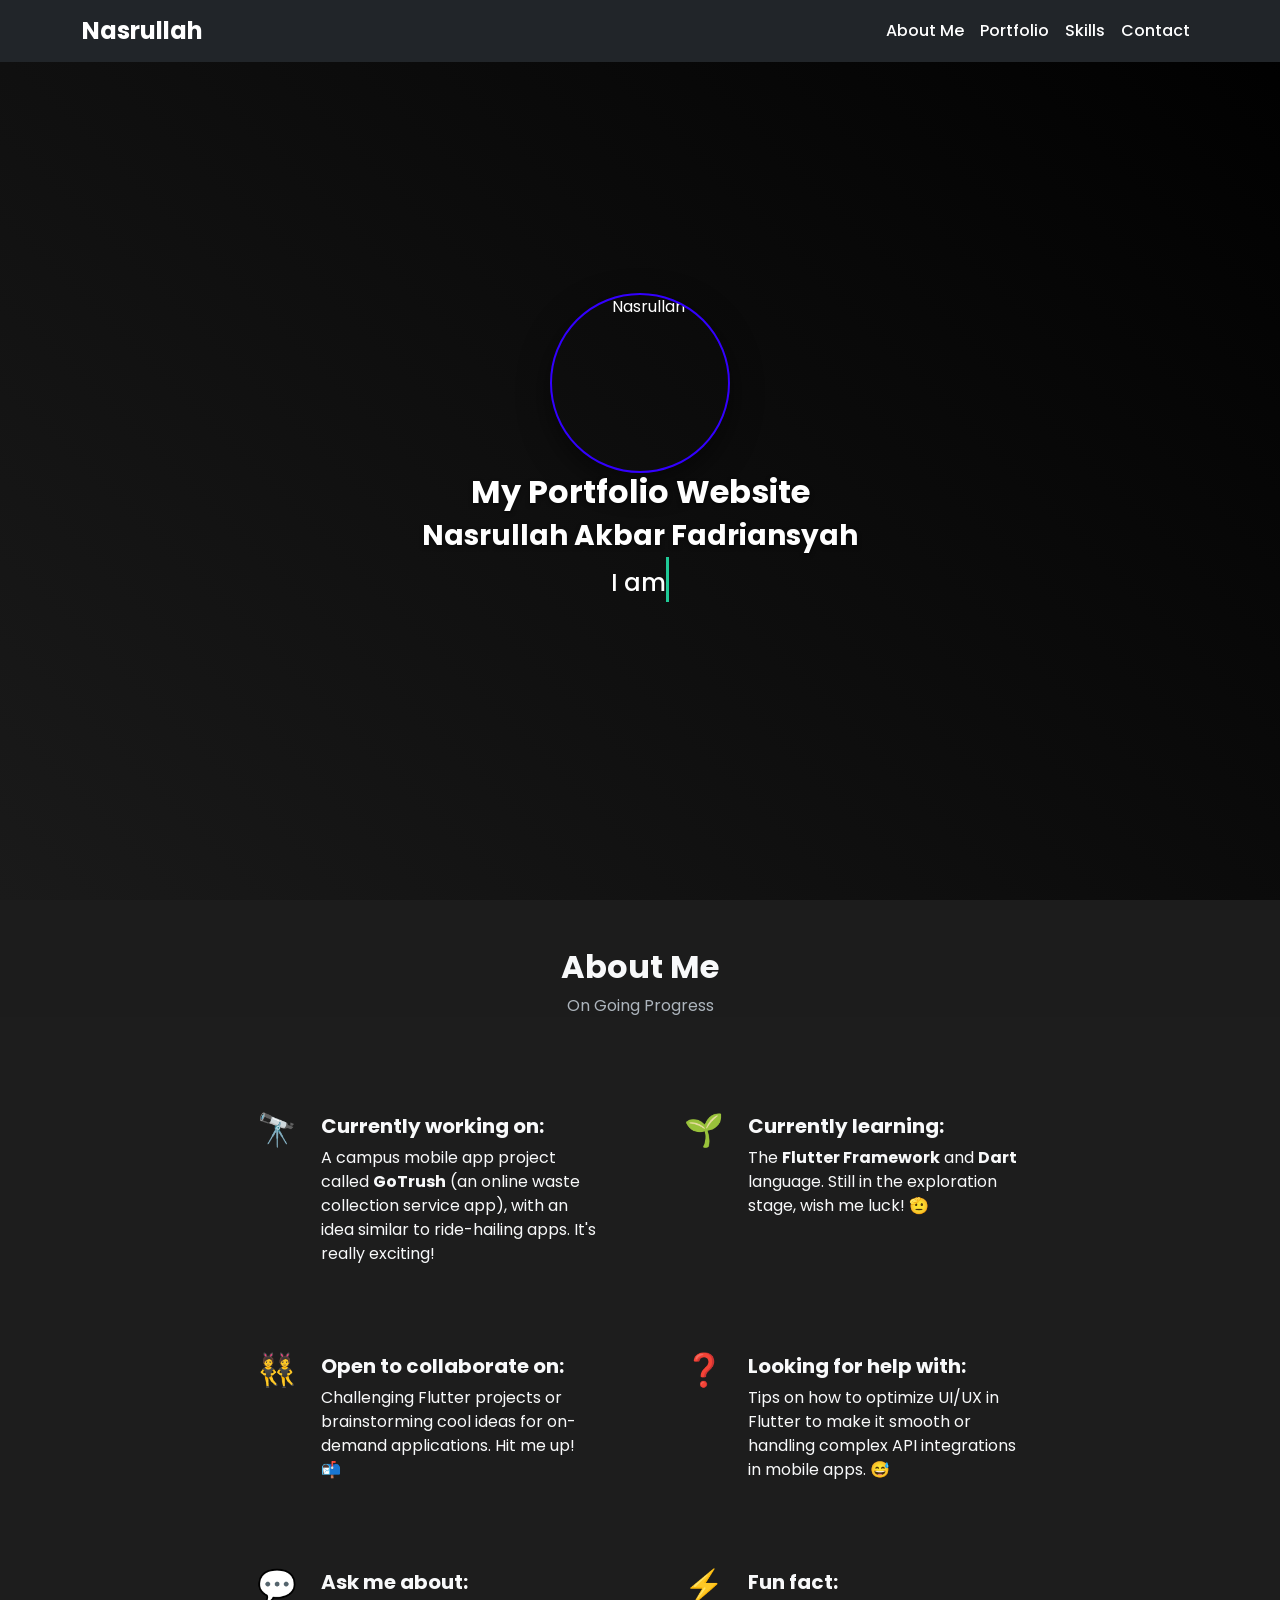
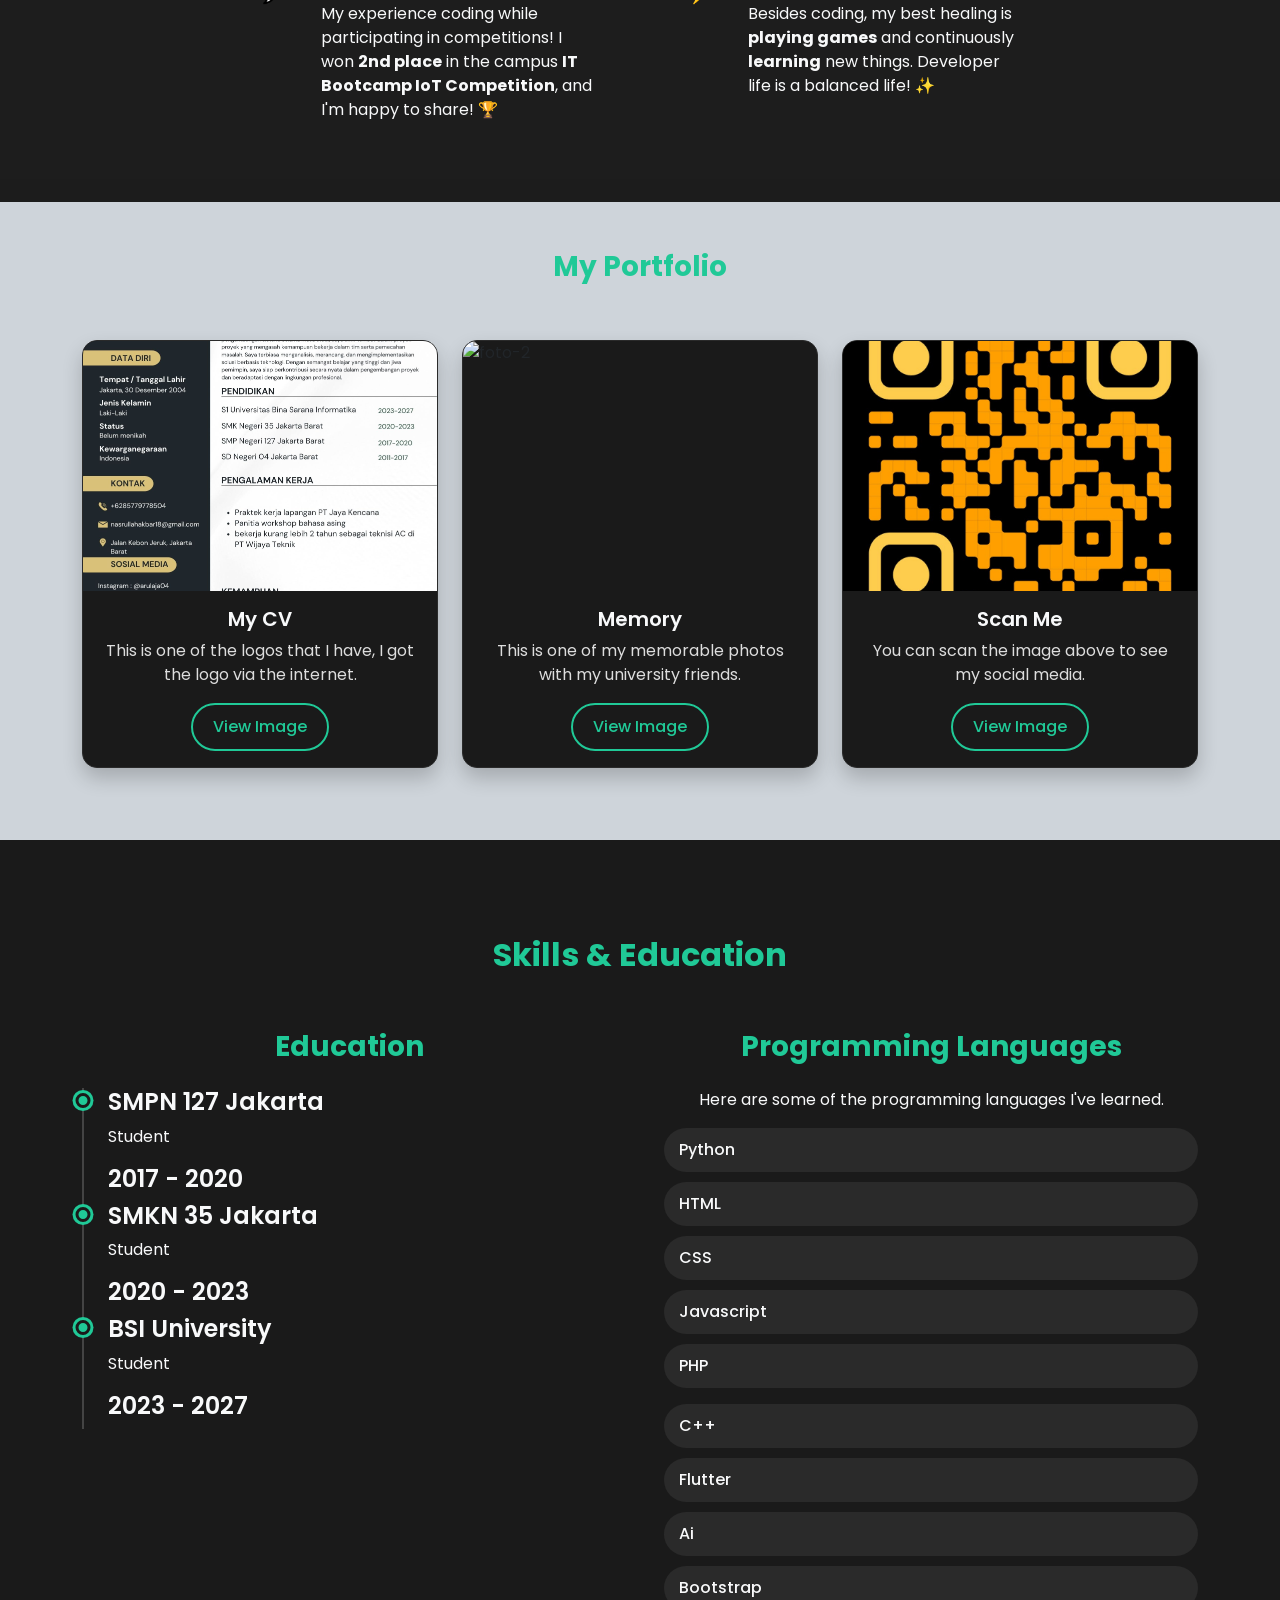
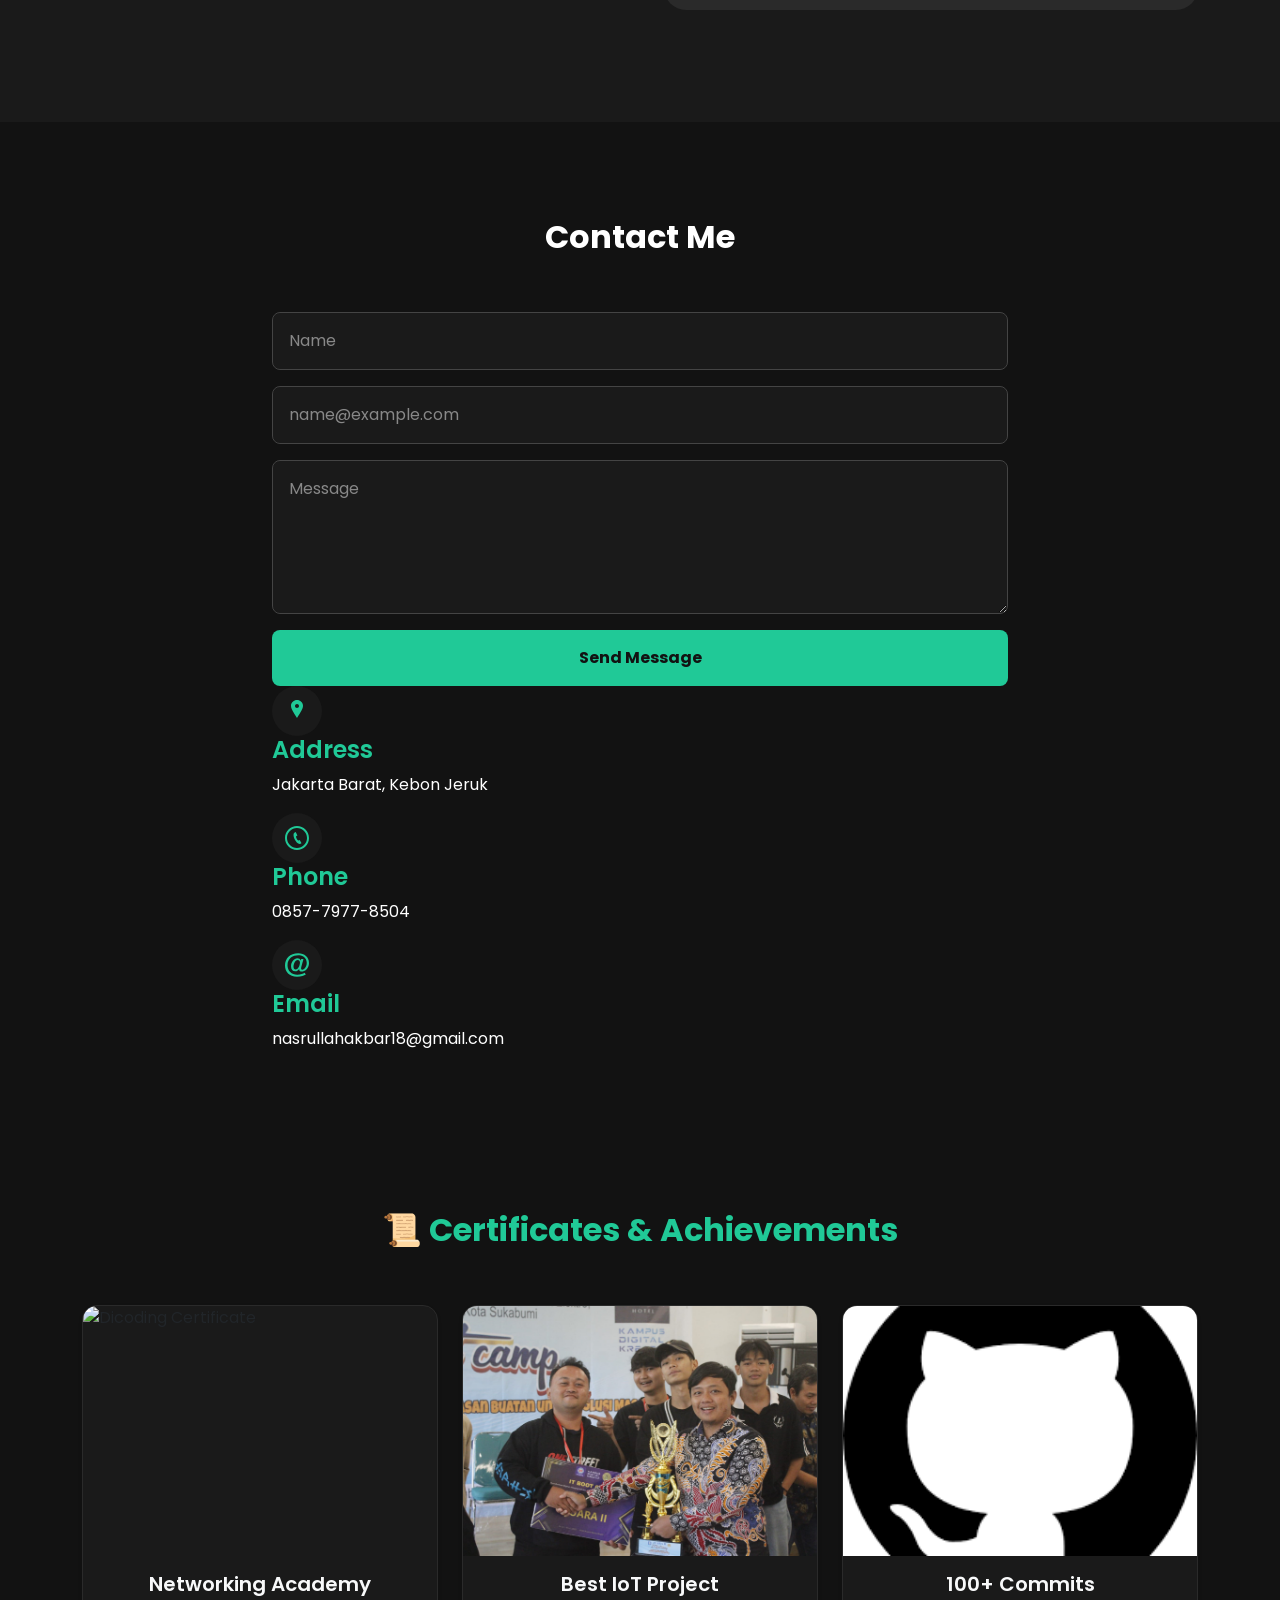
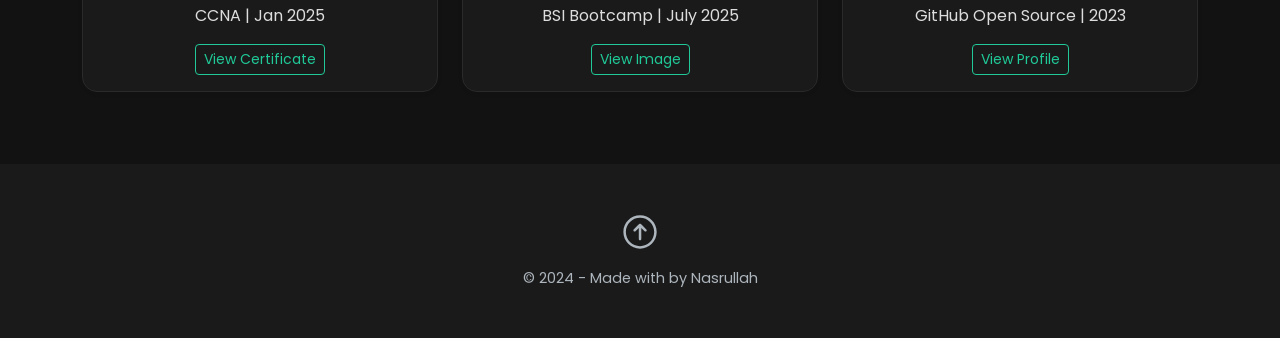
==== index.html @ 337ad996 "update" ====
<!doctype html>
<html lang="en">

<head>
  <meta charset="utf-8">
  <meta name="viewport" content="width=device-width, initial-scale=1.0">
  <title>Portfolio | Nasrullah</title>

  <!-- Google Fonts -->
  <link rel="preconnect" href="https://fonts.googleapis.com">
  <link rel="preconnect" href="https://fonts.gstatic.com" crossorigin>
  <link href="https://fonts.googleapis.com/css2?family=Poppins:wght@400;500;600;700&display=swap" rel="stylesheet">

  <!-- CSS BOOTSTRAP -->
  <link href="https://cdn.jsdelivr.net/npm/bootstrap@5.3.2/dist/css/bootstrap.min.css" rel="stylesheet"
    integrity="sha384-T3c6CoIi6uLrA9TneNEoa7RxnatzjcDSCmG1MXxSR1GAsXEV/Dwwykc2MPK8M2HN" crossorigin="anonymous">

  <!-- MY CSS -->
  <link rel="stylesheet" href="style.css">

  <!-- AOS CSS -->
  <link rel="stylesheet" href="https://unpkg.com/aos@next/dist/aos.css" />
</head>

<body>
  <!-- NAVBAR -->
  <nav class="navbar navbar-expand-lg navbar-dark bg-dark fixed-top" data-aos="fade-down" data-aos-duration="1000">
    <div class="container">
      <a class="navbar-brand" href="hbd.html">Nasrullah</a>
      <button class="navbar-toggler" type="button" data-bs-toggle="collapse" data-bs-target="#navbarNavAltMarkup"
        aria-controls="navbarNavAltMarkup" aria-expanded="false" aria-label="Toggle navigation">
        <span class="navbar-toggler-icon"></span>
      </button>

      <div class="collapse navbar-collapse" id="navbarNavAltMarkup">
        <ul class="navbar-nav ms-auto">
          <li class="nav-item">
            <a class="nav-link" href="#about">About Me</a>
          </li>
          <li class="nav-item">
            <a class="nav-link" href="#portfolio">Portfolio</a>
          </li>
          <li class="nav-item">
            <a class="nav-link" href="#skills">Skills</a>
          </li>
          <li class="nav-item">
            <a class="nav-link" href="#contact">Contact</a>
          </li>
        </ul>
      </div>
    </div>
  </nav>
  <!-- NAVBAR END -->

  <!-- profile -->
  <section id="home" class="jumbotron text-center">
    <img src="img/myfoto.jpg" alt="Nasrullah" width="200" class="rounded-circle" data-aos="fade-down"
      data-aos-duration="1000" data-tilt>
    <div class="wrap" data-aos="fade-up" data-aos-delay="200" data-aos-duration="1000">
      <div class="typing">
        <h1 class="display-3 welcome fs-2 fs-md-1">
          My Portfolio Website
        </h1>
        <h1 class="arul fs-3 fs-md-2">
          Nasrullah Akbar Fadriansyah
        </h1>
        <h1 class="text text-center" data-aos="fade-up" data-aos-duration="1000" data-aos-delay="400"
          style="font-size: 1.5rem; color: white;">I am <span id="typing-text"></span></h1>
      </div>
    </div>
  </section>
  <!-- profile end -->

  <!-- ABOUT ME -->
  <section id="about" class="py-5">
    <div class="container">
      <div class="row text-center mb-5">
        <div class="col" data-aos="fade-up" data-aos-duration="1000">
          <h2 class="fw-bold">About Me</h2>
          <p class="text-muted">On Going Progress</p>
        </div>
      </div>
      <div class="row justify-content-center">
        <div class="col-lg-9" data-aos="fade-up" data-aos-duration="1000" data-aos-delay="200">
          <div class="about-grid">
            <div class="about-item">
              <div class="about-emoji">🔭</div>
              <div class="about-text">
                <h5>Currently working on:</h5>
                <p>A campus mobile app project called <strong>GoTrush</strong> (an online waste collection service app),
                  with an idea similar to ride-hailing apps. It's really exciting!</p>
              </div>
            </div>
            <div class="about-item">
              <div class="about-emoji">🌱</div>
              <div class="about-text">
                <h5>Currently learning:</h5>
                <p>The <strong>Flutter Framework</strong> and <strong>Dart</strong> language. Still in the exploration
                  stage, wish me luck! 🫡</p>
              </div>
            </div>
            <div class="about-item">
              <div class="about-emoji">👯</div>
              <div class="about-text">
                <h5>Open to collaborate on:</h5>
                <p>Challenging Flutter projects or brainstorming cool ideas for on-demand applications. <em>Hit me
                    up!</em>
                  📬</p>
              </div>
            </div>
            <div class="about-item">
              <div class="about-emoji">❓</div>
              <div class="about-text">
                <h5>Looking for help with:</h5>
                <p>Tips on how to optimize UI/UX in Flutter to make it smooth or handling complex API integrations in
                  mobile apps. 😅</p>
              </div>
            </div>
            <div class="about-item">
              <div class="about-emoji">💬</div>
              <div class="about-text">
                <h5>Ask me about:</h5>
                <p>My experience coding while participating in competitions! I won <strong>2nd place</strong> in the
                  campus <strong>IT Bootcamp IoT Competition</strong>, and I'm happy to share! 🏆</p>
              </div>
            </div>
            <div class="about-item">
              <div class="about-emoji">⚡</div>
              <div class="about-text">
                <h5>Fun fact:</h5>
                <p>Besides coding, my best healing is <strong>playing games</strong> and continuously
                  <strong>learning</strong>
                  new things. <em>Developer life is a balanced life!</em> ✨
                </p>
              </div>
            </div>
          </div>
        </div>
      </div>
    </div>
  </section>
  <!-- AKHIR ABOUT ME -->

  <!-- PORTOFOLIO -->
  <section id="portfolio" class="py-5 bg-dark-subtle">
    <div class="container">
      <div class="row text-center mb-5">
        <div class="col" data-aos="fade-up" data-aos-duration="1000">
          <h3>My Portfolio</h3>
        </div>
      </div>
      <div class="row justify-content-center">

        <!-- CARD 1 -->
        <div class="col-md-4 mb-4" data-aos="fade-up" data-aos-duration="1000" data-tilt>
          <div class="card">
            <img src="img/cvnasrullah.jpg" class="card-img-top" alt="foto-1">
            <div class="card-body text-center">
              <h5 class="card-title">My CV</h5>
              <p class="card-text">This is one of the logos that I have, I got the logo via the internet.</p>
              <a href="img/cvnasrullah.jpg" class="button_portfolio" target="_blank">View Image</a>
            </div>
          </div>
        </div>

        <!-- CARD 2 -->
        <div class="col-md-4 mb-4" data-aos="fade-up" data-aos-duration="1000" data-aos-delay="200" data-tilt>
          <div class="card">
            <img src="img/foto-2.jpg" class="card-img-top" alt="foto-2">
            <div class="card-body text-center">
              <h5 class="card-title">Memory</h5>
              <p class="card-text">This is one of my memorable photos with my university friends.</p>
              <a href="img/foto-2.jpg" class="button_portfolio" target="_blank">View Image</a>
            </div>
          </div>
        </div>

        <!-- CARD 3 -->
        <div class="col-md-4 mb-4" data-aos="fade-up" data-aos-duration="1000" data-aos-delay="400" data-tilt>
          <div class="card">
            <img src="img/foto-3.jpeg" class="card-img-top" alt="foto-3">
            <div class="card-body text-center">
              <h5 class="card-title">Scan Me</h5>
              <p class="card-text">You can scan the image above to see my social media.</p>
              <a href="img/foto-3.jpeg" class="button_portfolio" target="_blank">View Image</a>
            </div>
          </div>
        </div>
      </div>
    </div>
  </section>
  <!-- AKHIR PORTFOLIO -->

  <!-- SKILLS -->
  <section id="skills">
    <div class="container">
      <div class="row text-center mb-5">
        <div class="col" data-aos="fade-up" data-aos-duration="1000">
          <h2 class="fw-bold">Skills & Education</h2>
        </div>
      </div>
      <div class="skills-grid">
        <div class="skills-left" data-aos="fade-right" data-aos-duration="1000">
          <h3 class="mb-4 text-center">Education</h3>
          <!-- BELAJAR 1 -->
          <div class="belajar">
            <div class="line">
              <div></div>
            </div>
            <div class="belajar-info">
              <h4 class="belajar-title">SMPN 127 Jakarta</h4>
              <p>Student</p>
              <h4 class="belajar-tahun">2017 - 2020</h4>
            </div>
          </div>
          <!-- END BELAJAR 1 -->

          <!-- BELAJAR 2 -->
          <div class="belajar">
            <div class="line">
              <div></div>
            </div>
            <div class="belajar-info">
              <h4 class="belajar-title">SMKN 35 Jakarta</h4>
              <p>Student</p>
              <h4 class="belajar-tahun">2020 - 2023</h4>
            </div>
          </div>
          <!-- END BELAJAR 2 -->

          <!-- BELAJAR 3 -->
          <div class="belajar">
            <div class="line">
              <div></div>
            </div>
            <div class="belajar-info">
              <h4 class="belajar-title">BSI University</h4>
              <p>Student</p>
              <h4 class="belajar-tahun">2023 - 2027</h4>
            </div>
          </div>
          <!-- END BELAJAR 3 -->
        </div>
        <div class="skills-right" data-aos="fade-left" data-aos-duration="1000" data-aos-delay="200">
          <h3 class="mb-4 text-center">Programming Languages</h3>
          <p class="text-center">Here are some of the programming languages I've learned.</p>
          <div class="skills-list">
            <ul>
              <li>Python</li>
              <li>HTML</li>
              <li>CSS</li>
              <li>Javascript</li>
              <li>PHP</li>
            </ul>

            <ul>
              <li>C++</li>
              <li>Flutter</li>
              <li>Ai</li>
              <li>Bootstrap</li>
            </ul>
          </div>
        </div>
      </div>
    </div>
  </section>
  <!-- END SKILLS -->

  <!-- CONTACT -->
  <section id="contact">
    <div class="container">
      <div class="row text-center mb-5">
        <div class="col" data-aos="fade-up" data-aos-duration="1000">
          <h2 class="fw-bold text-white">Contact Me</h2>
        </div>
      </div>
      <div class="row justify-content-center">
        <div class="col-lg-8">
          <div class="contact-main-container">
            <div class="contact-left" data-aos="fade-right" data-aos-duration="1000">
              <form id="contact-form" class="contact-form">
                <div class="mb-3">
                  <input type="text" class="form-control" placeholder="Name" id="name" name="name" required>
                </div>
                <div class="mb-3">
                  <input type="email" class="form-control" placeholder="name@example.com" id="email" name="email"
                    required>
                </div>
                <div class="mb-3">
                  <textarea name="message" class="form-control" id="message" placeholder="Message" rows="5"
                    required></textarea>
                </div>
                <div>
                  <button type="submit" class="btn-submit">Send Message</button>
                </div>
              </form>
            </div>
            <div class="contact-right" data-aos="fade-left" data-aos-duration="1000" data-aos-delay="200">
              <!-- CONTACT ITEM 1 -->
              <div class="contact-item">
                <div class="contact-item-icon">
                  <svg xmlns="http://www.w3.org/2000/svg" width="24" height="24" viewBox="0 0 24 24">
                    <path
                      d="M12 1c-3.148 0-6 2.553-6 5.702 0 3.148 2.602 6.907 6 12.298 3.398-5.391 6-9.15 6-12.298 0-3.149-2.851-5.702-6-5.702zm0 8c-1.105 0-2-.895-2-2s.895-2 2-2 2 .895 2 2-.895 2-2 2z" />
                  </svg>
                </div>
                <div class="contact-item-detail">
                  <h4>Address</h4>
                  <p>Jakarta Barat, Kebon Jeruk</p>
                </div>
              </div>
              <!-- END CONTACT ITEM 1 -->
              <!-- CONTACT ITEM 2 -->
              <div class="contact-item">
                <div class="contact-item-icon">
                  <svg xmlns="http://www.w3.org/2000/svg" width="24" height="24" viewBox="0 0 24 24">
                    <path
                      d="M12 2c5.514 0 10 4.486 10 10s-4.486 10-10 10-10-4.486-10-10 4.486-10 10-10zm0-2c-6.627 0-12 5.373-12 12s5.373 12 12 12 12-5.373 12-12-5.373-12-12-12zm4.5 17.311l-1.76-3.397-1.032.505c-1.12.543-3.4-3.91-2.305-4.497l1.042-.513-1.747-3.409-1.053.52c-3.601 1.877 2.117 12.991 5.8 11.308l1.055-.517z" />
                  </svg>
                </div>
                <div class="contact-item-detail">
                  <h4>Phone</h4>
                  <p>0857-7977-8504</p>
                </div>
              </div>
              <!-- END CONTACT ITEM 2 -->
              <!-- CONTACT ITEM 3 -->
              <div class="contact-item">
                <div class="contact-item-icon">
                  <svg xmlns="http://www.w3.org/2000/svg" width="24" height="24" viewBox="0 0 24 24">
                    <path
                      d="M12.042 23.648c-7.813 0-12.042-4.876-12.042-11.171 0-6.727 4.762-12.125 13.276-12.125 6.214 0 10.724 4.038 10.724 9.601 0 8.712-10.33 11.012-9.812 6.042-.71 1.108-1.854 2.354-4.053 2.354-2.516 0-4.08-1.842-4.08-4.807 0-4.444 2.921-8.199 6.379-8.199 1.659 0 2.8.876 3.277 2.221l.464-1.632h2.338c-.244.832-2.321 8.527-2.321 8.527-.648 2.666 1.35 2.713 3.122 1.297 3.329-2.58 3.501-9.327-.998-12.141-4.821-2.891-15.795-1.102-15.795 8.693 0 5.611 3.95 9.381 9.829 9.381 3.436 0 5.542-.93 7.295-1.948l1.177 1.698c-1.711.966-4.461 2.209-8.78 2.209zm-2.344-14.305c-.715 1.34-1.177 3.076-1.177 4.424 0 3.61 3.522 3.633 5.252.239.712-1.394 1.171-3.171 1.171-4.529 0-2.917-3.495-3.434-5.246-.134z" />
                  </svg>
                </div>
                <div class="contact-item-detail">
                  <h4>Email</h4>
                  <p>nasrullahakbar18@gmail.com</p>
                </div>
              </div>
              <!-- END CONTACT ITEM 3 -->
            </div>
          </div>
        </div>
      </div>
    </div>
  </section>
  <!-- AKHIR CONTACT -->

  <!-- CERTIFICATES -->
  <section id="certificates" class="py-5">
    <div class="container">
      <div class="row text-center mb-5">
        <div class="col" data-aos="fade-up" data-aos-duration="1000">
          <h2 class="fw-bold">📜 Certificates & Achievements</h2>
        </div>
      </div>
      <div class="row">

        <!-- Card 1 -->
        <div class="col-md-4 mb-4" data-aos="fade-up" data-aos-duration="1000">
          <div class="card shadow-sm h-100">
            <img src="img/foto-1.jpg" class="card-img-top" alt="Dicoding Certificate">
            <div class="card-body text-center">
              <h5 class="card-title">Networking Academy</h5>
              <p class="card-text">CCNA | Jan 2025</p>
              <a href="sertifikat/nasrullah_CCNA_cisco.pdf" target="_blank" class="btn btn-outline-primary btn-sm">View
                Certificate</a>
            </div>
          </div>
        </div>

        <!-- Card 2 -->
        <div class="col-md-4 mb-4" data-aos="fade-up" data-aos-duration="1000" data-aos-delay="200">
          <div class="card shadow-sm h-100">
            <img src="img/bootcamp.jpg" class="card-img-top" alt="ESP32 Project Award">
            <div class="card-body text-center">
              <h5 class="card-title">Best IoT Project</h5>
              <p class="card-text">BSI Bootcamp | July 2025</p>
              <a href="img/bootcamp.jpg" target="_blank" class="btn btn-outline-primary btn-sm">View Image</a>
            </div>
          </div>
        </div>

        <!-- Card 3 -->
        <div class="col-md-4 mb-4" data-aos="fade-up" data-aos-duration="1000" data-aos-delay="400">
          <div class="card shadow-sm h-100">
            <img src="img/github.png" class="card-img-top" alt="GitHub Contribution Badge">
            <div class="card-body text-center">
              <h5 class="card-title">100+ Commits</h5>
              <p class="card-text">GitHub Open Source | 2023</p>
              <a href="https://github.com/Nasrullah-Akbar-Fadriansyah" target="_blank"
                class="btn btn-outline-primary btn-sm">View
                Profile</a>
            </div>
          </div>
        </div>

      </div>
    </div>
  </section>
  <!-- END CERTIFICATES -->

  <!-- FOOTER -->
  <footer>
    <div class="footer-icons">
      <a href="#home">
        <svg xmlns="http://www.w3.org/2000/svg" width="40" height="40" viewBox="0 0 24 24">
          <path
            d="m2.019 11.993c0 5.518 4.48 9.998 9.998 9.998 5.517 0 9.997-4.48 9.997-9.998s-4.48-9.998-9.997-9.998c-5.518 0-9.998 4.48-9.998 9.998zm1.5 0c0-4.69 3.808-8.498 8.498-8.498s8.497 3.808 8.497 8.498-3.807 8.498-8.497 8.498-8.498-3.808-8.498-8.498zm4.715-1.528s1.505-1.502 3.259-3.255c.147-.146.338-.219.53-.219s.384.073.53.219c1.754 1.753 3.259 3.254 3.259 3.254.145.145.217.336.216.527 0 .191-.074.383-.22.53-.293.293-.766.294-1.057.004l-1.978-1.978v6.694c0 .413-.336.75-.75.75s-.75-.337-.75-.75v-6.694l-1.978 1.979c-.29.289-.762.286-1.055-.007-.147-.146-.22-.338-.221-.53-.001-.19.071-.38.215-.524z"
            fill-rule="nonzero" />
        </svg>
      </a>
    </div>
    <p>&#169; 2024 - Made with by Nasrullah</p>
  </footer>
  <!-- END FOOTER -->

  <!-- BOOTSTRAP JAVASCRIPT -->
  <script src="https://cdn.jsdelivr.net/npm/bootstrap@5.3.2/dist/js/bootstrap.bundle.min.js"
    integrity="sha384-C6RzsynM9kWDrMNeT87bh95OGNyZPhcTNXj1NW7RuBCsyN/o0jlpcV8Qyq46cDfL"
    crossorigin="anonymous"></script>

  <!-- UMD.JAVASCRIPT -->
  <script src="https://unpkg.com/typeit@8.7.1/dist/index.umd.js"></script>

  <!-- JAVASCRIPT -->
  <script src="fungsi.js"></script>

  <!-- AOS JAVASCRIPT -->
  <script src="https://unpkg.com/aos@next/dist/aos.js"></script>
  <script>
    AOS.init({
      once: true, // whether animation should happen only once - while scrolling down
      mirror: false, // whether elements should animate out while scrolling past them
    });
  </script>

  <script type="text/javascript" src="vanilla-tilt.min.js"></script>
  <!-- SweetAlert2 CDN -->
  <script src="https://cdn.jsdelivr.net/npm/sweetalert2@11"></script>

  <script>
    // Navbar scroll effect
    window.addEventListener('scroll', function () {
      const navbar = document.querySelector('.navbar');
      if (window.scrollY > 50) {
        navbar.classList.add('scrolled');
      } else {
        navbar.classList.remove('scrolled');
      }
    });


    const scriptURL = 'https://script.google.com/macros/s/AKfycbxOw0_xC2TRWAw4tpBNKbzZ84cMJ-G6aSgZFHAB6lR6s11Y2H4hSs-JNEoeMb9A5okQ/exec'; // Ganti dengan URL Web App kamu
    const form = document.getElementById('contact-form');

    form.addEventListener('submit', e => {
      e.preventDefault(); // Mencegah reload
      const submitButton = form.querySelector('.btn-submit');
      submitButton.disabled = true;
      submitButton.innerHTML = 'Sending...';

      fetch(scriptURL, {
        method: 'POST',
        body: new FormData(form)
      })
        .then(response => {
          Swal.fire({
            icon: 'success',
            title: 'Success!',
            text: 'Your message has been sent successfully.',
          });
          form.reset();
          submitButton.disabled = false;
          submitButton.innerHTML = 'Send Message';
        })
        .catch(error => {
          Swal.fire({
            icon: 'error',
            title: 'Oops...',
            text: 'Something went wrong! Please try again.',
          });
          console.error('Error!', error.message);
          submitButton.disabled = false;
          submitButton.innerHTML = 'Send Message';
        });
    });
  </script>


</body>

</html>
---- style.css ----
html {
  scroll-behavior: smooth;
  overflow-x: hidden;
  width: 100%;
}

/* General */
body {
  overflow-x: hidden;
  width: 100%;
  font-family: "Poppins", sans-serif;
  background-color: #121212;
  color: #f8f9fa;
}

img,
svg {
  max-width: 100%;
  height: auto;
}

/* Navbar */
.navbar {
  transition: background-color 0.5s ease;
  background-color: transparent;
  overflow-x: clip;
}

.navbar.scrolled {
  background-color: rgba(26, 26, 26, 0.8); /* Semi-transparent dark */
  backdrop-filter: blur(10px);
  box-shadow: 0 2px 10px rgba(0, 0, 0, 0.2);
}

.navbar-brand {
  font-weight: 700;
  font-size: 1.5rem;
  color: #fff;
}

.nav-link {
  font-weight: 500;
  color: #fff !important;
  transition: color 0.3s ease;
}

.nav-link:hover,
.navbar-brand:hover {
  color: #20c997 !important; /* New Teal accent */
}

.navbar-collapse {
  max-width: 100%;
  overflow-x: hidden;
}

/* Jumbotron */
.jumbotron {
  padding: 8rem 2rem;
  background: linear-gradient(45deg, #1a1a1a, #000000); /* Dark gradient */
  color: white;
  height: 100vh;
  display: flex;
  flex-direction: column;
  justify-content: center;
  align-items: center;
}

.jumbotron img {
  width: 180px;
  height: 180px;
  object-fit: cover;
  border: 2px solid #3300ff; /* New Purple accent */
  box-shadow: 0 10px 30px rgba(0, 0, 0, 0.5);
}

.jumbotron .display-3,
.jumbotron .arul {
  font-weight: 700;
  text-shadow: 0 2px 4px rgba(0, 0, 0, 0.5);
}

#typing-text {
  font-size: 2rem;
  color: #20c997;
  font-weight: 500;
  border-right: 0.1em solid #20c997;
  overflow: hidden;
  margin: 0 auto;
  /* display: inline-block;
  word-break: break-word; */
  animation:
    typing 3.5s steps(40, end),
    blink-caret 0.75s step-end infinite;
}

/* Typing Animation Keyframes */
@keyframes typing {
  from {
    width: 0;
  }

  to {
    width: 100%;
  }
}

@keyframes blink-caret {
  from,
  to {
    border-color: transparent;
  }

  50% {
    border-color: #20c997;
  }
}

/* Sections */
section {
  padding: 6rem 0;
}

.text-muted {
  color: #adb5bd !important; /* Softer secondary text */
}

h2.fw-bold,
h3 {
  font-weight: 700 !important;
  color: #20c997; /* New Teal accent */
}

#about {
  background-color: #2e2e2e63;
}

#about h2 {
  color: var(--primary-text-color);
}

.about-grid {
  display: grid;
  grid-template-columns: repeat(auto-fit, minmax(280px, 1fr));
  gap: 1.5rem;
}

.about-item {
  background-color: var(--card-bg-color);
  border-radius: 15px;
  padding: 2rem;
  display: flex;
  align-items: flex-start;
  gap: 1.5rem;
  transition:
    transform 0.3s ease,
    box-shadow 0.3s ease;
  border: 1px solid var(--border-color);
}

.about-item:hover {
  transform: translateY(-5px);
  box-shadow: 0 10px 20px rgba(0, 0, 0, 0.2);
}

.about-emoji {
  font-size: 2rem;
  line-height: 1;
}

.about-text h5 {
  font-weight: bold;
  color: var(--primary-text-color);
  margin-bottom: 0.5rem;
}

.about-text p {
  margin-bottom: 0;
  color: var(--secondary-text-color);
}

.about-text p strong {
  color: var(--accent-color-1);
}

.about-text p em {
  color: var(--accent-color-2);
  font-style: normal;
}

/* Portfolio Section */
#portfolio {
  padding-top: 6rem;
  background-color: #121212;
}

/* Portfolio Card */
.card {
  border: 1px solid #2a2a2a;
  border-radius: 15px;
  overflow: hidden;
  background-color: #1a1a1a;
  box-shadow: 0 10px 20px rgba(0, 0, 0, 0.2);
  transition:
    transform 0.3s ease,
    box-shadow 0.3s ease;
}

.card:hover {
  transform: translateY(-10px);
  box-shadow: 0 15px 30px rgba(0, 0, 0, 0.3);
  border-color: #9d84ff;
}

.card-img-top {
  height: 250px;
  object-fit: cover;
}

.card-title {
  color: #f8f9fa;
  font-weight: 600;
}

.card-text {
  color: #dddddd;
}

.button_portfolio {
  display: inline-block;
  padding: 10px 20px;
  background-color: transparent;
  color: #20c997;
  border: 2px solid #20c997;
  border-radius: 50px;
  text-decoration: none;
  font-weight: 500;
  transition:
    background-color 0.3s ease,
    color 0.3s ease,
    transform 0.3s ease;
}

.button_portfolio:hover {
  background-color: #20c997;
  color: #121212;
  transform: translateY(-2px);
}

/* Skills Section */
#skills {
  background-color: #1a1a1a;
}

.skills-grid {
  display: grid;
  grid-template-columns: repeat(auto-fit, minmax(300px, 1fr));
  gap: 3rem;
  align-items: start;
}

.belajar {
  display: flex;
  gap: 1.5rem;
  position: relative;
}

.belajar .line {
  width: 2px;
  background-color: #444;
  position: relative;
}

.belajar .line div::before {
  content: "";
  width: 15px;
  height: 15px;
  background-color: #20c997;
  border-radius: 50%;
  position: absolute;
  left: 50%;
  transform: translateX(-50%);
  top: 5px;
  border: 3px solid #1a1a1a;
  box-shadow: 0 0 0 3px #20c997;
}

.belajar-info h4 {
  font-weight: 600;
  color: #f8f9fa;
}

.skills-list ul {
  list-style: none;
  padding: 0;
}

.skills-list li {
  background-color: #2a2a2a;
  color: #f8f9fa;
  padding: 10px 15px;
  border-radius: 50px;
  margin-bottom: 10px;
  font-weight: 500;
  transition: background-color 0.3s ease;
}

.skills-list li:hover {
  background-color: #9d84ff;
  color: white;
}

/* Contact Section */
#contact {
  background: #121212;
  color: white;
}

.contact-form input,
.contact-form textarea {
  background-color: #1a1a1a;
  border: 1px solid #444;
  color: white;
  border-radius: 8px;
  padding: 1rem;
}

.contact-form input::placeholder,
.contact-form textarea::placeholder {
  color: #888;
}

.contact-form input:focus,
.contact-form textarea:focus {
  background-color: #2a2a2a;
  outline: none;
  border-color: #20c997;
}

.btn-submit {
  width: 100%;
  padding: 1rem;
  background-color: #20c997;
  color: #121212;
  border: none;
  border-radius: 8px;
  font-weight: 700;
  cursor: pointer;
  transition: background-color 0.3s ease;
}

.btn-submit:hover {
  background-color: #9d84ff;
  color: #fff;
}

.contact-item-icon {
  background-color: #1a1a1a;
  width: 50px;
  height: 50px;
  border-radius: 50%;
  display: flex;
  justify-content: center;
  align-items: center;
}

.contact-item-icon svg {
  fill: #20c997;
  width: 24px;
  height: 24px;
}

.contact-item-detail h4 {
  color: #20c997;
  font-weight: 600;
}

/* Certificates Section */
#certificates {
  background-color: #121212;
}

#certificates .card {
  background-color: #1a1a1a;
}

.btn-outline-primary {
  color: #20c997;
  border-color: #20c997;
}

.btn-outline-primary:hover {
  color: #121212;
  background-color: #20c997;
  border-color: #20c997;
}

/* Footer */
footer {
  background-color: #1a1a1a;
  color: #adb5bd;
  padding: 3rem 0;
  text-align: center;
}

.footer-icons {
  margin-bottom: 1rem;
}

.footer-icons a svg {
  fill: #adb5bd;
  transition: fill 0.3s ease;
}

.footer-icons a svg:hover {
  fill: #20c997;
}

footer p {
  margin: 0;
  font-size: 0.9rem;
}

/* Responsive */
@media (max-width: 992px) {
  .about-item {
    flex-direction: column;
    align-items: center;
    text-align: center;
  }

  .about-emoji {
    margin-bottom: 1rem;
  }
}

@media (max-width: 768px) {
  .navbar-brand {
    font-size: 1.25rem;
  }

  .jumbotron {
    padding: 6rem 1rem;
    height: auto;
    min-height: 100vh;
  }

  .jumbotron img {
    width: 150px;
    height: 150px;
  }

  .jumbotron .display-3,
  .jumbotron .arul {
    font-size: 2.5rem;
  }

  #typing-text {
    font-size: 1.5rem;
    min-height: 2.5rem; /* Prevent layout shift */
  }

  section {
    padding: 4rem 0;
  }

  h2.fw-bold {
    font-size: 2rem;
  }

  .skills-grid {
    grid-template-columns: 1fr;
  }

  .belajar {
    gap: 1rem;
  }

  .contact-item {
    margin-bottom: 2rem;
  }

  footer {
    padding: 2rem 0;
  }
}

@media (max-width: 576px) {
  .jumbotron {
    padding: 5rem 1rem;
    text-align: center;
  }

  .jumbotron .display-3,
  .jumbotron .arul {
    font-size: 1.5rem !important;
    line-height: 1.2;
    word-wrap: break-word;
  }

  #typing-text {
    font-size: 1.5rem;
  }

  .about-item {
    padding: 1.5rem;
  }

  .card-body {
    padding: 1.5rem;
  }

  .contact-form {
    padding: 1.5rem;
  }
}
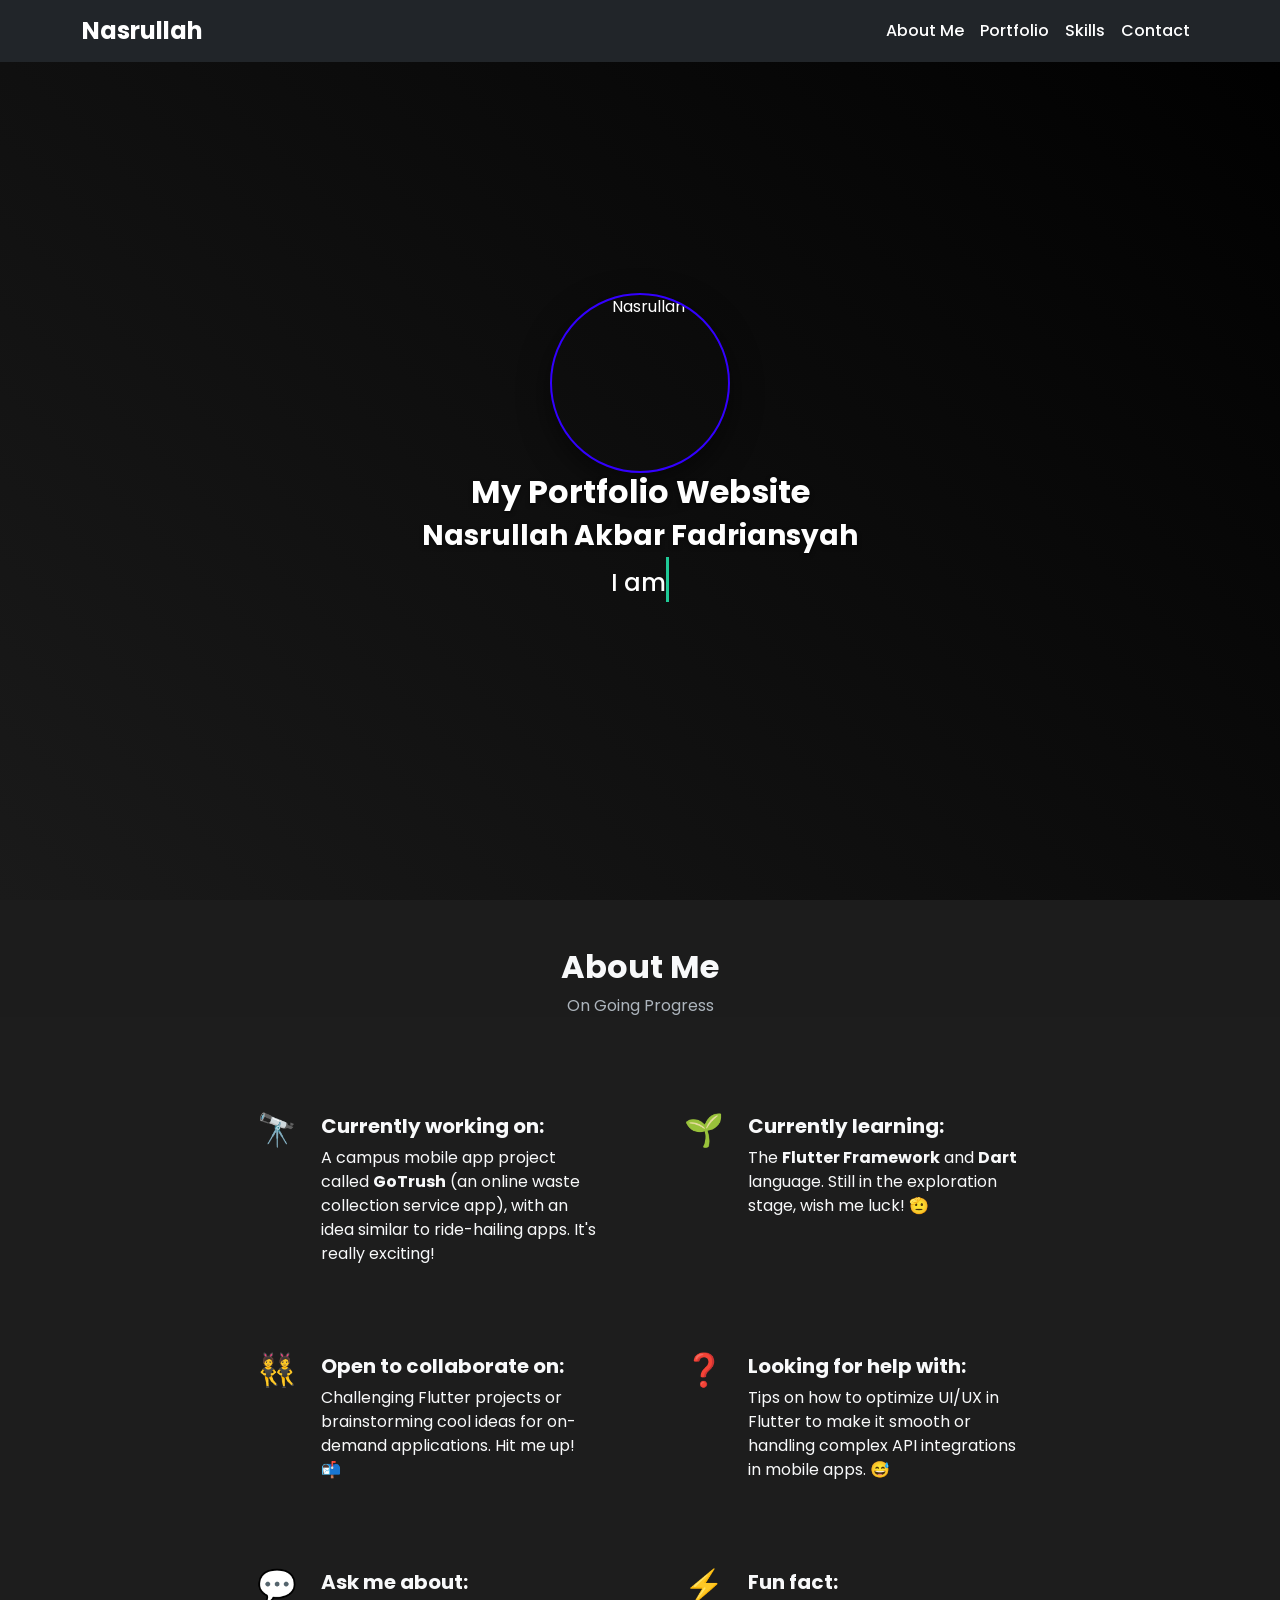
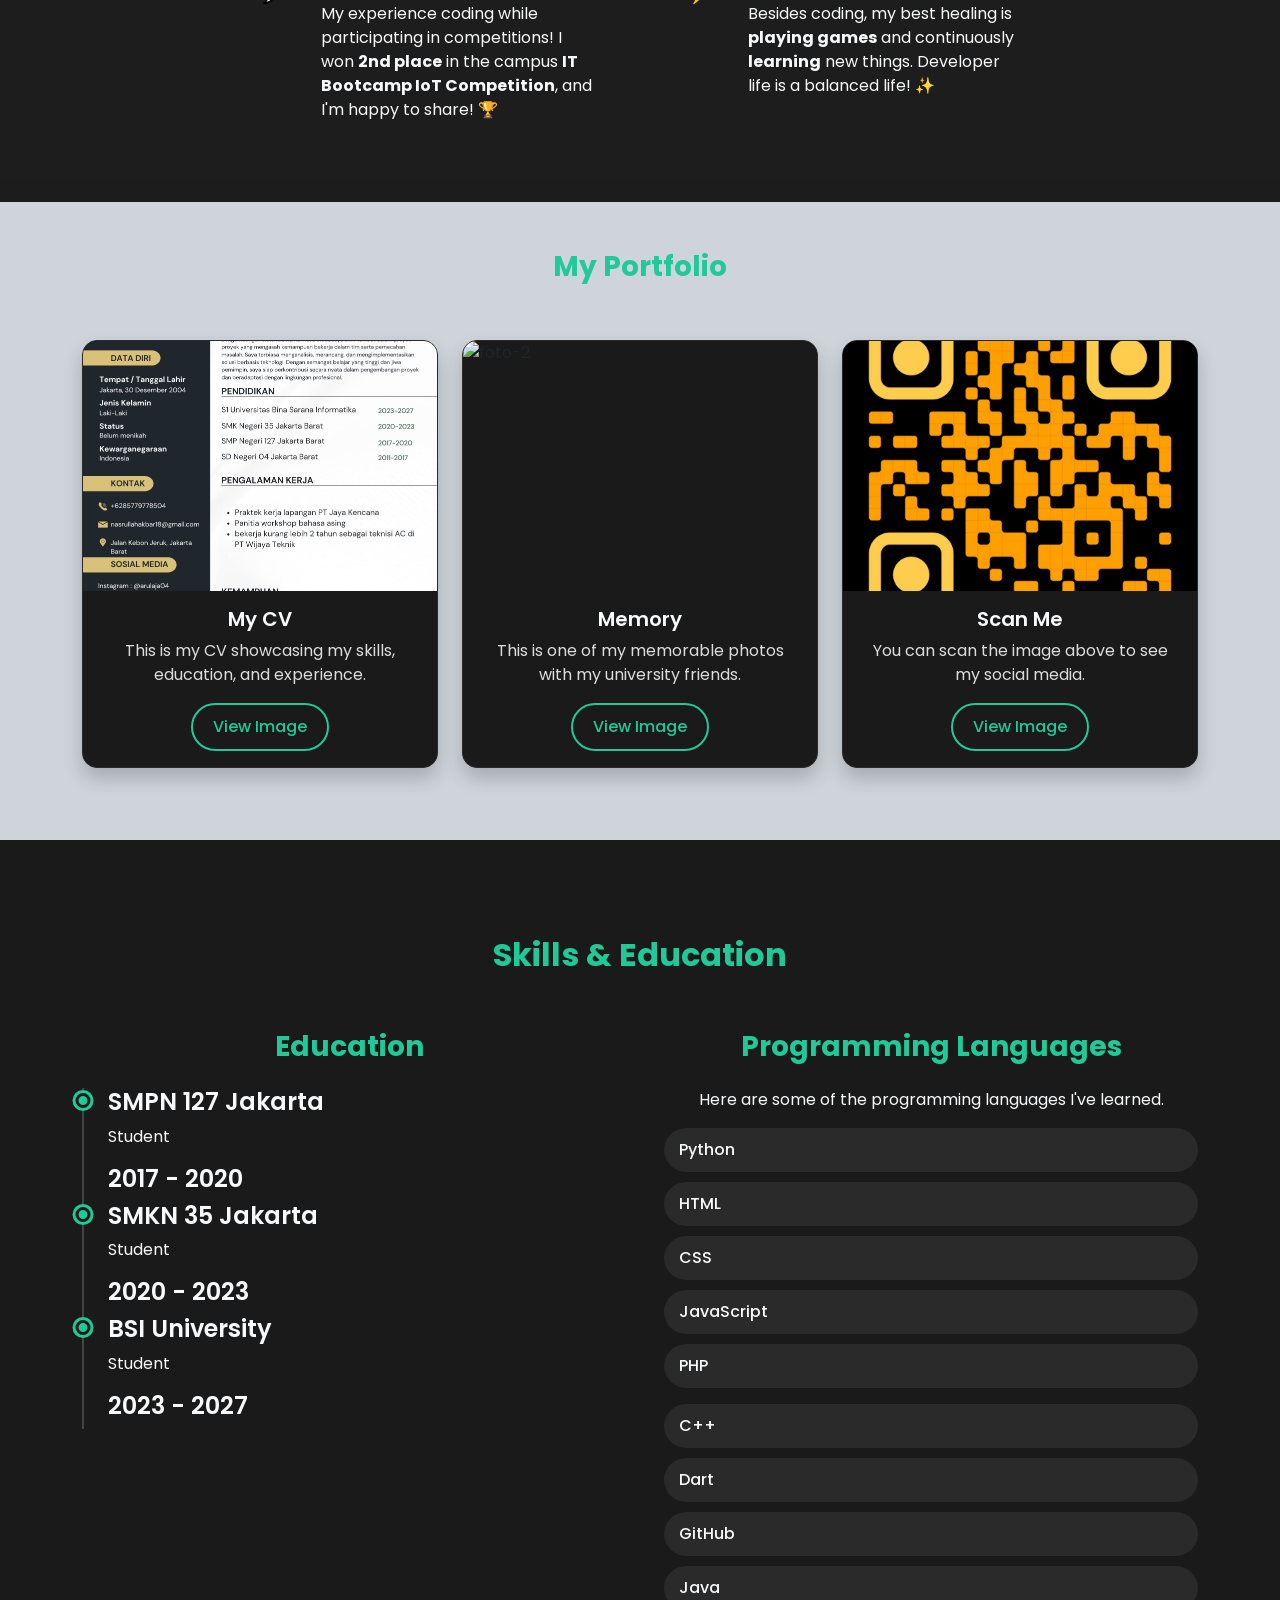
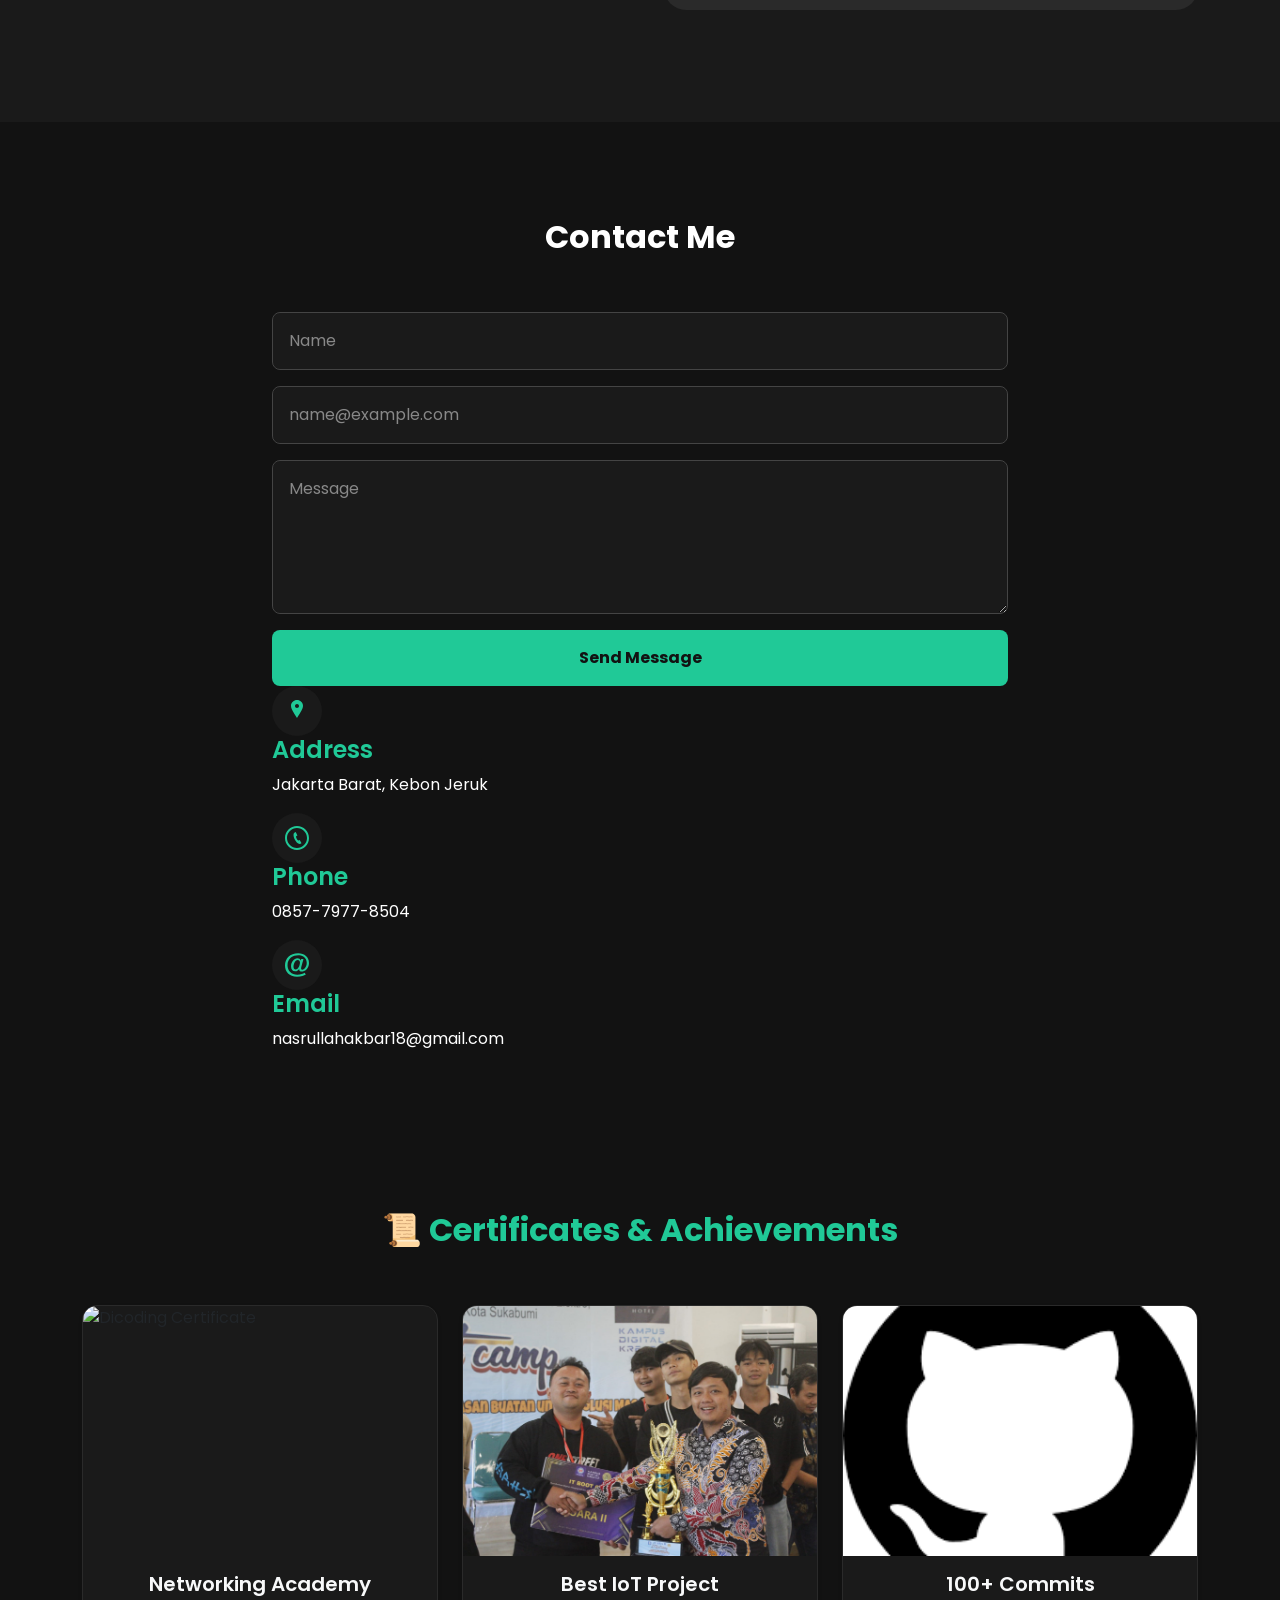
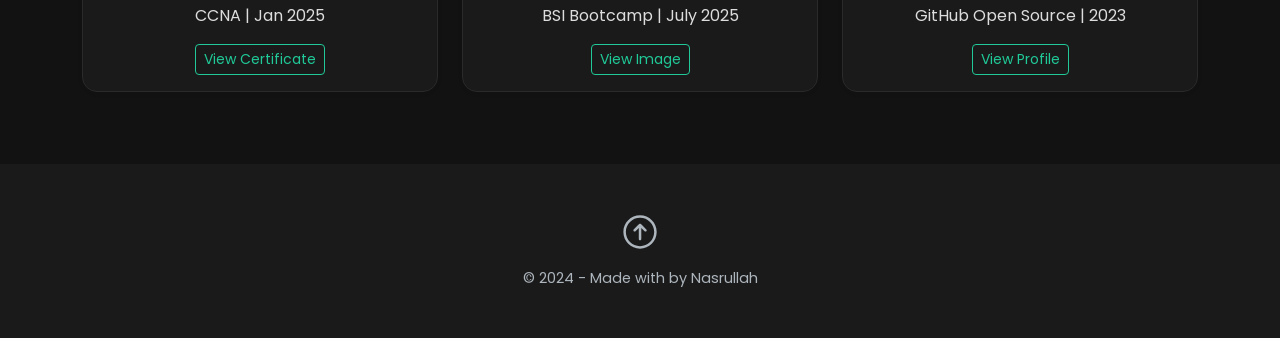
==== commit 2ff94943: "update" ====
--- a/index.html
+++ b/index.html
@@ -157,7 +157,7 @@
             <img src="img/cvnasrullah.jpg" class="card-img-top" alt="foto-1">
             <div class="card-body text-center">
               <h5 class="card-title">My CV</h5>
-              <p class="card-text">This is one of the logos that I have, I got the logo via the internet.</p>
+              <p class="card-text">This is my CV showcasing my skills, education, and experience.</p>
               <a href="img/cvnasrullah.jpg" class="button_portfolio" target="_blank">View Image</a>
             </div>
           </div>
@@ -246,18 +246,18 @@
           <p class="text-center">Here are some of the programming languages I've learned.</p>
           <div class="skills-list">
             <ul>
-              <li>Python</li>
-              <li>HTML</li>
-              <li>CSS</li>
-              <li>Javascript</li>
-              <li>PHP</li>
+              <li><a href="https://docs.python.org/3/" target="_blank" rel="noopener">Python</a></li>
+              <li><a href="https://developer.mozilla.org/docs/Web/HTML" target="_blank" rel="noopener">HTML</a></li>
+              <li><a href="https://developer.mozilla.org/docs/Web/CSS" target="_blank" rel="noopener">CSS</a></li>
+              <li><a href="https://developer.mozilla.org/docs/Web/JavaScript" target="_blank"
+                  rel="noopener">JavaScript</a></li>
+              <li><a href="https://www.php.net/manual/en/" target="_blank" rel="noopener">PHP</a></li>
             </ul>
-
             <ul>
-              <li>C++</li>
-              <li>Flutter</li>
-              <li>Ai</li>
-              <li>Bootstrap</li>
+              <li><a href="https://en.cppreference.com/w/" target="_blank" rel="noopener">C++</a></li>
+              <li><a href="https://dart.dev/guides" target="_blank" rel="noopener">Dart</a></li>
+              <li><a href="https://docs.github.com/" target="_blank" rel="noopener">GitHub</a></li>
+              <li><a href="https://docs.oracle.com/javase/" target="_blank" rel="noopener">Java</a></li>
             </ul>
           </div>
         </div>
--- a/style.css
+++ b/style.css
@@ -294,6 +294,20 @@
   list-style: none;
   padding: 0;
 }
+.skills-list a {
+  text-decoration: none;
+  color: inherit;
+}
+
+.skills-list a:hover {
+  text-decoration: none;
+  color: inherit;
+}
+
+.skills-list a:focus-visible {
+  outline: 2px solid #0d6efd;
+  outline-offset: 2px;
+}
 
 .skills-list li {
   background-color: #2a2a2a;
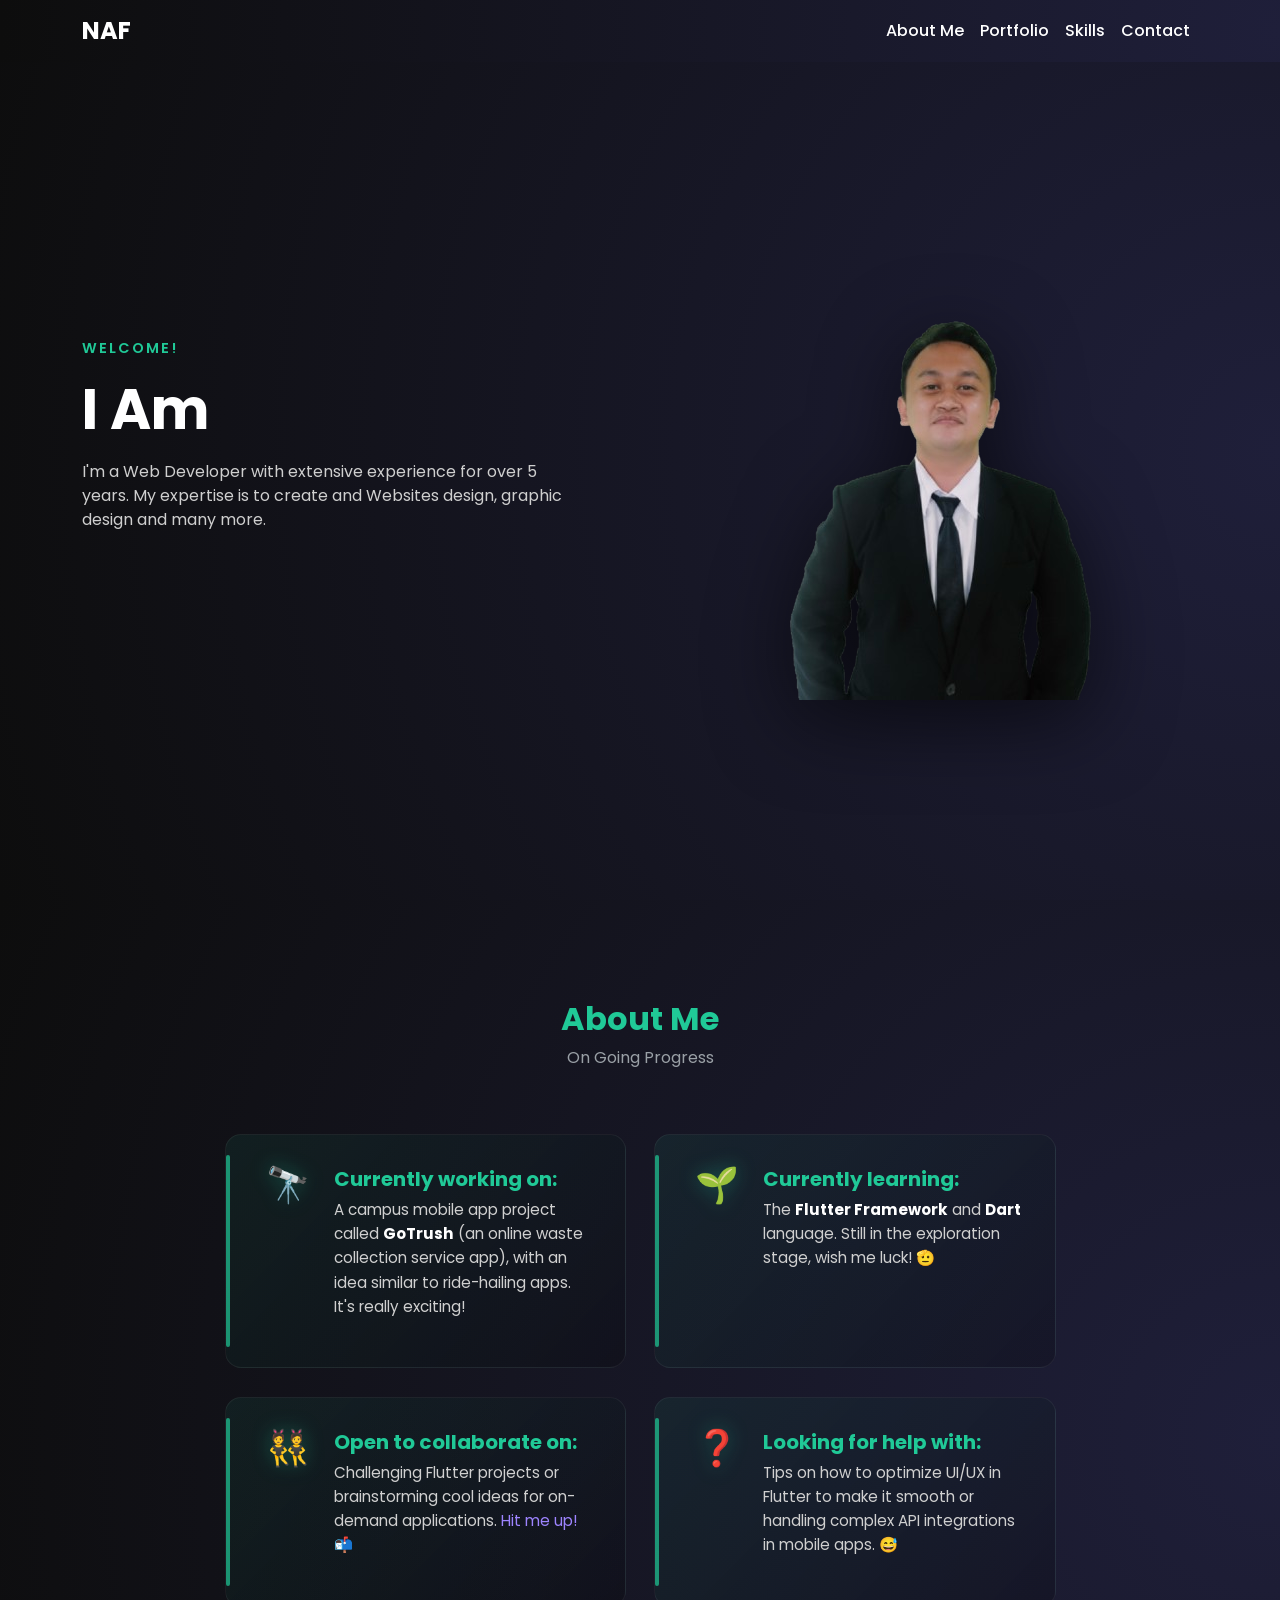
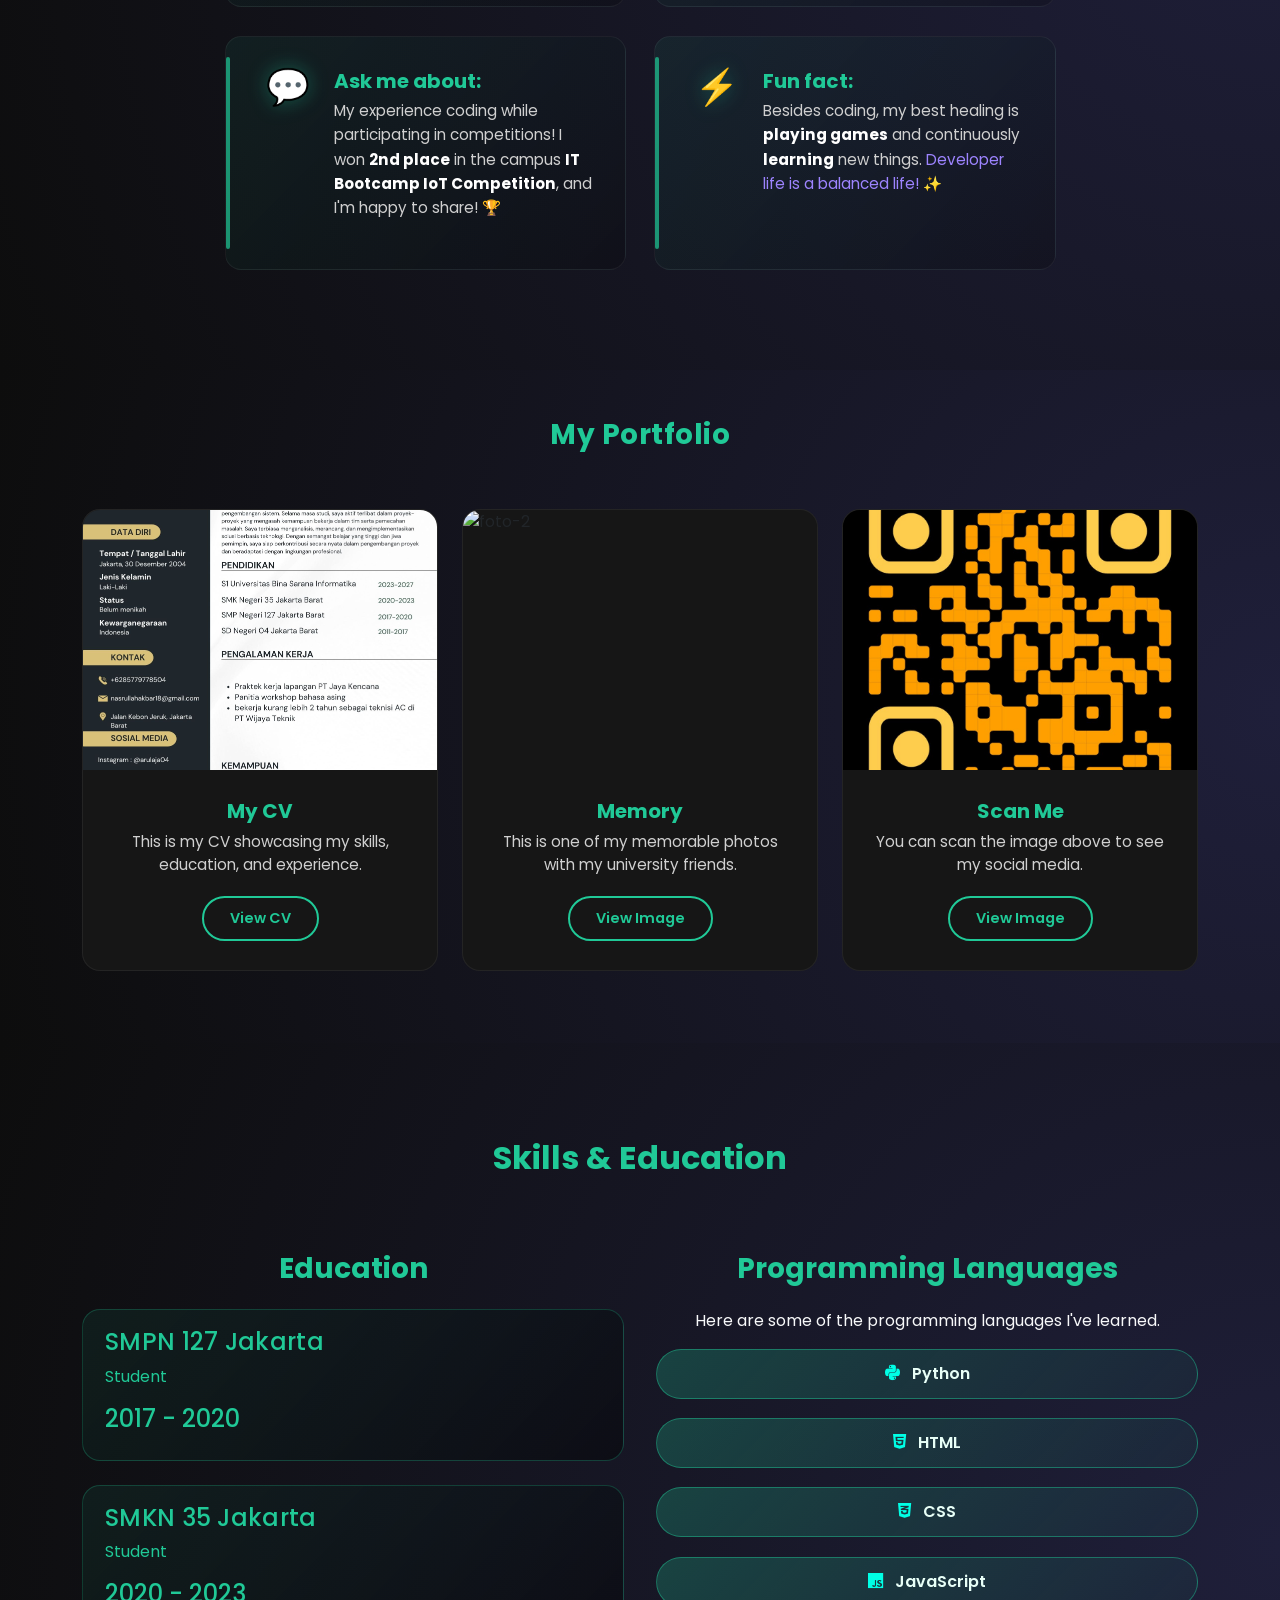
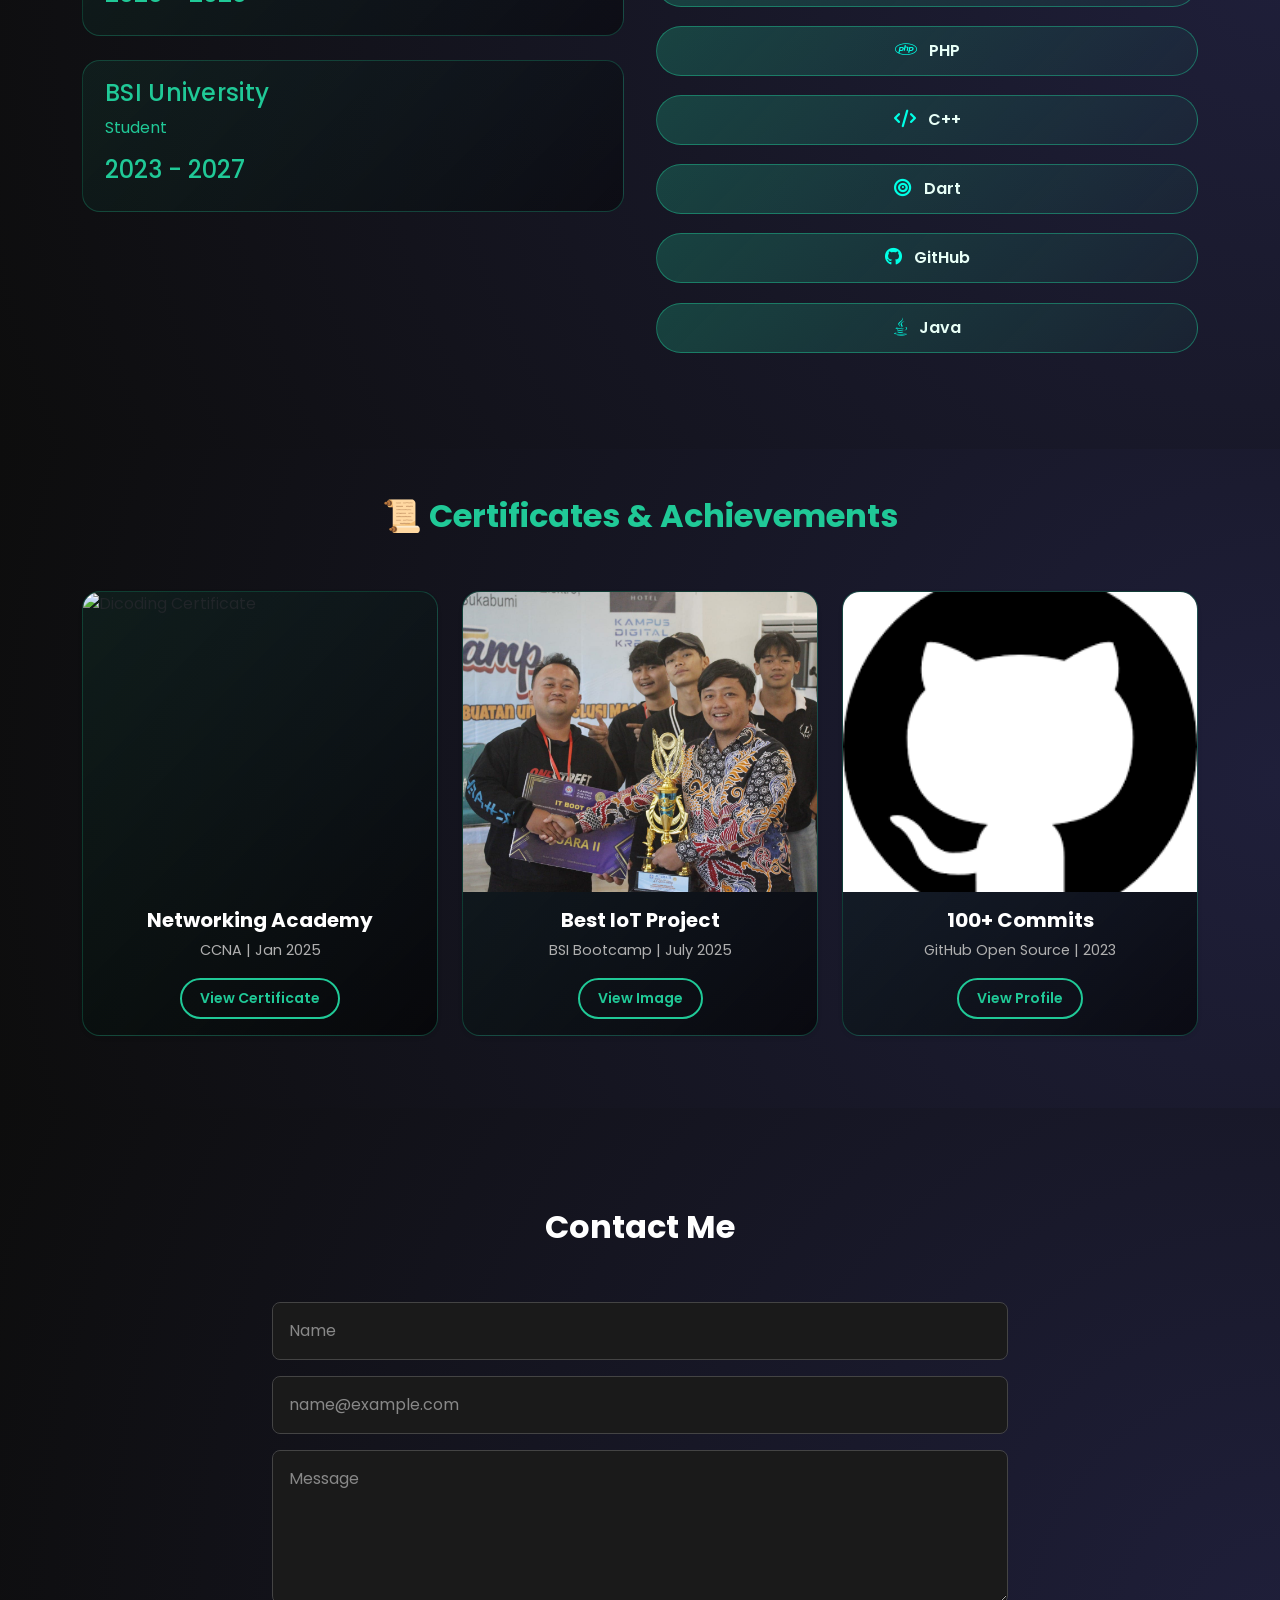
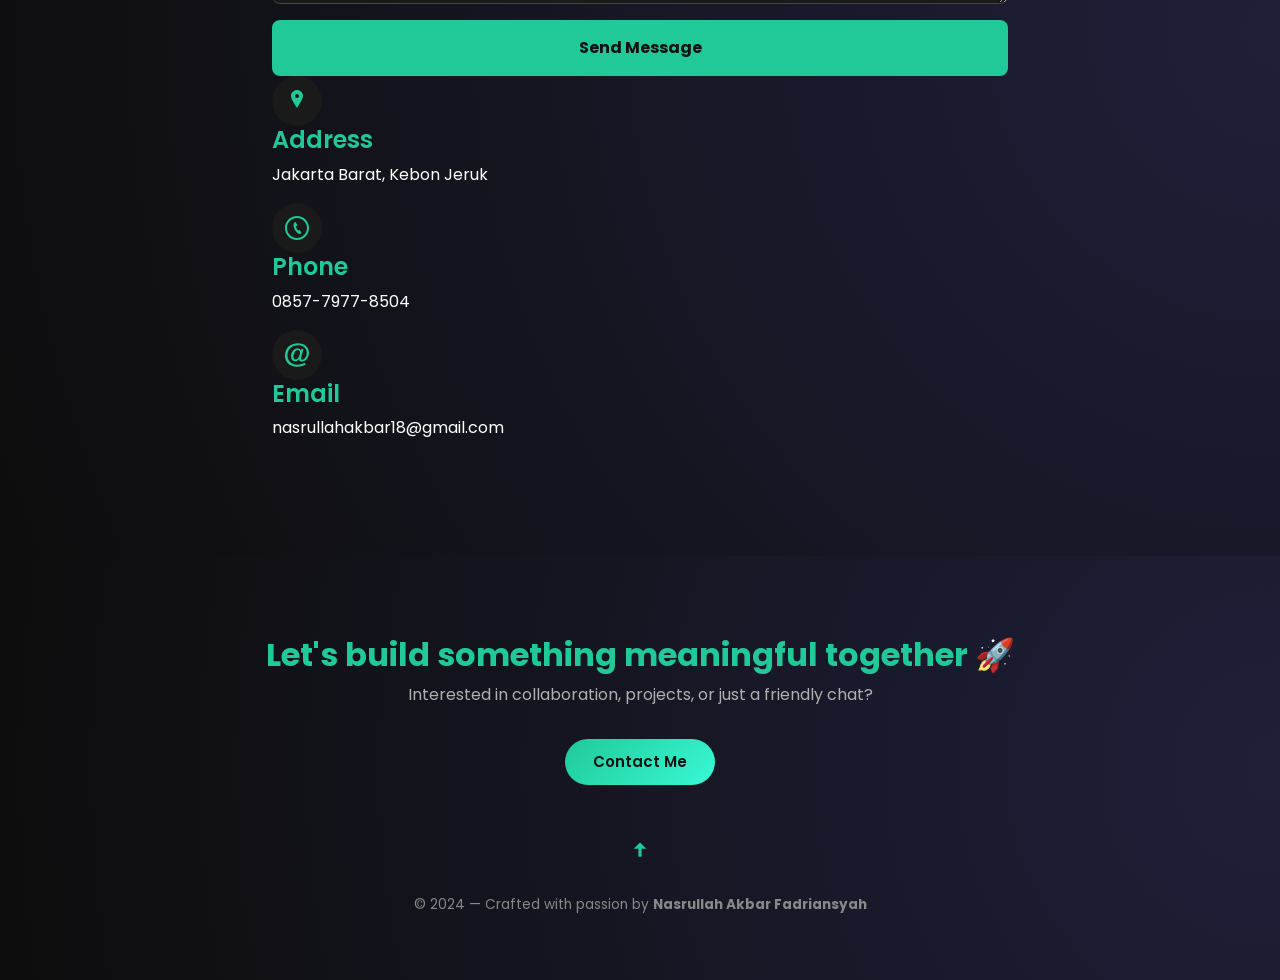
==== commit 1f622f56: "update tema dark" ====
--- a/index.html
+++ b/index.html
@@ -20,13 +20,16 @@
 
   <!-- AOS CSS -->
   <link rel="stylesheet" href="https://unpkg.com/aos@next/dist/aos.css" />
+  <!-- FONT AWESOME -->
+  <link rel="stylesheet" href="https://cdnjs.cloudflare.com/ajax/libs/font-awesome/6.5.1/css/all.min.css" />
+
 </head>
 
 <body>
   <!-- NAVBAR -->
   <nav class="navbar navbar-expand-lg navbar-dark bg-dark fixed-top" data-aos="fade-down" data-aos-duration="1000">
     <div class="container">
-      <a class="navbar-brand" href="hbd.html">Nasrullah</a>
+      <a class="navbar-brand" href="hbd.html">NAF</a>
       <button class="navbar-toggler" type="button" data-bs-toggle="collapse" data-bs-target="#navbarNavAltMarkup"
         aria-controls="navbarNavAltMarkup" aria-expanded="false" aria-label="Toggle navigation">
         <span class="navbar-toggler-icon"></span>
@@ -52,27 +55,30 @@
   </nav>
   <!-- NAVBAR END -->
 
-  <!-- profile -->
-  <section id="home" class="jumbotron text-center">
-    <img src="img/myfoto.jpg" alt="Nasrullah" width="200" class="rounded-circle" data-aos="fade-down"
-      data-aos-duration="1000" data-tilt>
-    <div class="wrap" data-aos="fade-up" data-aos-delay="200" data-aos-duration="1000">
-      <div class="typing">
-        <h1 class="display-3 welcome fs-2 fs-md-1">
-          My Portfolio Website
+  <!-- HERO SECTION -->
+  <section id="home" class="hero">
+    <div class="container hero-container">
+      <!-- LEFT CONTENT -->
+      <div class="hero-left" data-aos="fade-right" data-aos-duration="1000">
+        <span class="hero-welcome">WELCOME!</span>
+        <h1 class="hero-title">
+          I Am <span id="typing-text"></span>
         </h1>
-        <h1 class="arul fs-3 fs-md-2">
-          Nasrullah Akbar Fadriansyah
-        </h1>
-        <h1 class="text text-center" data-aos="fade-up" data-aos-duration="1000" data-aos-delay="400"
-          style="font-size: 1.5rem; color: white;">I am <span id="typing-text"></span></h1>
+        <p class="hero-description">
+          I'm a Web Developer with extensive experience for over 5 years.
+          My expertise is to create and Websites design, graphic design and many more.
+        </p>
+      </div>
+      <!-- RIGHT IMAGE -->
+      <div class="hero-right" rounded data-aos="fade-left" data-aos-duration="1000">
+        <img src="img/my.png" alt="Nasrullah">
       </div>
     </div>
   </section>
-  <!-- profile end -->
+  <!-- END HERO -->
 
   <!-- ABOUT ME -->
-  <section id="about" class="py-5">
+  <section id="about" class="section-soft">
     <div class="container">
       <div class="row text-center mb-5">
         <div class="col" data-aos="fade-up" data-aos-duration="1000">
@@ -85,13 +91,13 @@
           <div class="about-grid">
             <div class="about-item">
               <div class="about-emoji">🔭</div>
-              <div class="about-text">
+              <div class="about-text" data-aos="fade-up" data-aos-delay="100">
                 <h5>Currently working on:</h5>
                 <p>A campus mobile app project called <strong>GoTrush</strong> (an online waste collection service app),
                   with an idea similar to ride-hailing apps. It's really exciting!</p>
               </div>
             </div>
-            <div class="about-item">
+            <div class="about-item" data-aos="fade-up" data-aos-delay="200">
               <div class="about-emoji">🌱</div>
               <div class="about-text">
                 <h5>Currently learning:</h5>
@@ -99,7 +105,7 @@
                   stage, wish me luck! 🫡</p>
               </div>
             </div>
-            <div class="about-item">
+            <div class="about-item" data-aos="fade-up" data-aos-delay="300">
               <div class="about-emoji">👯</div>
               <div class="about-text">
                 <h5>Open to collaborate on:</h5>
@@ -108,7 +114,7 @@
                   📬</p>
               </div>
             </div>
-            <div class="about-item">
+            <div class="about-item" data-aos="fade-up" data-aos-delay="400">
               <div class="about-emoji">❓</div>
               <div class="about-text">
                 <h5>Looking for help with:</h5>
@@ -116,7 +122,7 @@
                   mobile apps. 😅</p>
               </div>
             </div>
-            <div class="about-item">
+            <div class="about-item" data-aos="fade-up" data-aos-delay="500">
               <div class="about-emoji">💬</div>
               <div class="about-text">
                 <h5>Ask me about:</h5>
@@ -124,7 +130,7 @@
                   campus <strong>IT Bootcamp IoT Competition</strong>, and I'm happy to share! 🏆</p>
               </div>
             </div>
-            <div class="about-item">
+            <div class="about-item" data-aos="fade-up" data-aos-delay="600">
               <div class="about-emoji">⚡</div>
               <div class="about-text">
                 <h5>Fun fact:</h5>
@@ -152,19 +158,19 @@
       <div class="row justify-content-center">
 
         <!-- CARD 1 -->
-        <div class="col-md-4 mb-4" data-aos="fade-up" data-aos-duration="1000" data-tilt>
+        <div class="col-md-4 mb-4" data-aos="fade-up" data-aos-duration="900" data-aos-delay="100" data-tilt>
           <div class="card">
             <img src="img/cvnasrullah.jpg" class="card-img-top" alt="foto-1">
             <div class="card-body text-center">
               <h5 class="card-title">My CV</h5>
               <p class="card-text">This is my CV showcasing my skills, education, and experience.</p>
-              <a href="img/cvnasrullah.jpg" class="button_portfolio" target="_blank">View Image</a>
+              <a href="img/cvnasrullah.jpg" class="button_portfolio" target="_blank">View CV</a>
             </div>
           </div>
         </div>
 
         <!-- CARD 2 -->
-        <div class="col-md-4 mb-4" data-aos="fade-up" data-aos-duration="1000" data-aos-delay="200" data-tilt>
+        <div class="col-md-4 mb-4" data-aos="fade-up" data-aos-duration="900" data-aos-delay="200" data-tilt>
           <div class="card">
             <img src="img/foto-2.jpg" class="card-img-top" alt="foto-2">
             <div class="card-body text-center">
@@ -176,7 +182,7 @@
         </div>
 
         <!-- CARD 3 -->
-        <div class="col-md-4 mb-4" data-aos="fade-up" data-aos-duration="1000" data-aos-delay="400" data-tilt>
+        <div class="col-md-4 mb-4" data-aos="fade-up" data-aos-duration="900" data-aos-delay="300" data-tilt>
           <div class="card">
             <img src="img/foto-3.jpeg" class="card-img-top" alt="foto-3">
             <div class="card-body text-center">
@@ -203,42 +209,48 @@
         <div class="skills-left" data-aos="fade-right" data-aos-duration="1000">
           <h3 class="mb-4 text-center">Education</h3>
           <!-- BELAJAR 1 -->
-          <div class="belajar">
-            <div class="line">
-              <div></div>
-            </div>
-            <div class="belajar-info">
-              <h4 class="belajar-title">SMPN 127 Jakarta</h4>
-              <p>Student</p>
-              <h4 class="belajar-tahun">2017 - 2020</h4>
-            </div>
-          </div>
+          <a href="https://smpn127jakarta.sch.id" target="_blank" class="education-link">
+            <div class="belajar education-item" data-aos="fade-up" data-aos-delay="100">
+              <div class=" line">
+                <div></div>
+              </div>
+              <div class="belajar-info">
+                <h4 class="belajar-title">SMPN 127 Jakarta</h4>
+                <p>Student</p>
+                <h4 class="belajar-tahun">2017 - 2020</h4>
+              </div>
+            </div>
+          </a>
           <!-- END BELAJAR 1 -->
 
           <!-- BELAJAR 2 -->
-          <div class="belajar">
-            <div class="line">
-              <div></div>
-            </div>
-            <div class="belajar-info">
-              <h4 class="belajar-title">SMKN 35 Jakarta</h4>
-              <p>Student</p>
-              <h4 class="belajar-tahun">2020 - 2023</h4>
-            </div>
-          </div>
+          <a href=https://www.smkn35jkt.sch.id target="_blank" class="education-link">
+            <div class="belajar education-item" data-aos="fade-up" data-aos-delay="250">
+              <div class=" line">
+                <div></div>
+              </div>
+              <div class="belajar-info">
+                <h4 class="belajar-title">SMKN 35 Jakarta</h4>
+                <p>Student</p>
+                <h4 class="belajar-tahun">2020 - 2023</h4>
+              </div>
+            </div>
+          </a>
           <!-- END BELAJAR 2 -->
 
           <!-- BELAJAR 3 -->
-          <div class="belajar">
-            <div class="line">
-              <div></div>
-            </div>
-            <div class="belajar-info">
-              <h4 class="belajar-title">BSI University</h4>
-              <p>Student</p>
-              <h4 class="belajar-tahun">2023 - 2027</h4>
-            </div>
-          </div>
+          <a href="https://bsi.ac.id" target="_blank" class="education-link">
+            <div class="belajar education-item" data-aos="fade-up" data-aos-delay="400">
+              <div class=" line">
+                <div></div>
+              </div>
+              <div class="belajar-info">
+                <h4 class="belajar-title">BSI University</h4>
+                <p>Student</p>
+                <h4 class="belajar-tahun">2023 - 2027</h4>
+              </div>
+            </div>
+          </a>
           <!-- END BELAJAR 3 -->
         </div>
         <div class="skills-right" data-aos="fade-left" data-aos-duration="1000" data-aos-delay="200">
@@ -246,18 +258,51 @@
           <p class="text-center">Here are some of the programming languages I've learned.</p>
           <div class="skills-list">
             <ul>
-              <li><a href="https://docs.python.org/3/" target="_blank" rel="noopener">Python</a></li>
-              <li><a href="https://developer.mozilla.org/docs/Web/HTML" target="_blank" rel="noopener">HTML</a></li>
-              <li><a href="https://developer.mozilla.org/docs/Web/CSS" target="_blank" rel="noopener">CSS</a></li>
-              <li><a href="https://developer.mozilla.org/docs/Web/JavaScript" target="_blank"
-                  rel="noopener">JavaScript</a></li>
-              <li><a href="https://www.php.net/manual/en/" target="_blank" rel="noopener">PHP</a></li>
-            </ul>
-            <ul>
-              <li><a href="https://en.cppreference.com/w/" target="_blank" rel="noopener">C++</a></li>
-              <li><a href="https://dart.dev/guides" target="_blank" rel="noopener">Dart</a></li>
-              <li><a href="https://docs.github.com/" target="_blank" rel="noopener">GitHub</a></li>
-              <li><a href="https://docs.oracle.com/javase/" target="_blank" rel="noopener">Java</a></li>
+              <li data-aos="zoom-in" data-aos-delay="100">
+                <a href="https://docs.python.org/3/" target="_blank">
+                  <i class="fa-brands fa-python"></i> Python
+                </a>
+              </li>
+              <li data-aos="zoom-in" data-aos-delay="150">
+                <a href="https://developer.mozilla.org/docs/Web/HTML" target="_blank">
+                  <i class="fa-brands fa-html5"></i> HTML
+                </a>
+              </li>
+              <li data-aos="zoom-in" data-aos-delay="200">
+                <a href="https://developer.mozilla.org/docs/Web/CSS" target="_blank">
+                  <i class="fa-brands fa-css3-alt"></i> CSS
+                </a>
+              </li>
+              <li data-aos="zoom-in" data-aos-delay="250">
+                <a href="https://developer.mozilla.org/docs/Web/JavaScript" target="_blank">
+                  <i class="fa-brands fa-js"></i> JavaScript
+                </a>
+              </li>
+              <li data-aos="zoom-in" data-aos-delay="300">
+                <a href="https://www.php.net/manual/en/" target="_blank">
+                  <i class="fa-brands fa-php"></i> PHP
+                </a>
+              </li>
+              <li data-aos="zoom-in" data-aos-delay="350">
+                <a href="https://en.cppreference.com/w/" target="_blank">
+                  <i class="fa-solid fa-code"></i> C++
+                </a>
+              </li>
+              <li data-aos="zoom-in" data-aos-delay="400">
+                <a href="https://dart.dev/guides" target="_blank">
+                  <i class="fa-solid fa-bullseye"></i> Dart
+                </a>
+              </li>
+              <li data-aos="zoom-in" data-aos-delay="450">
+                <a href="https://docs.github.com/" target="_blank">
+                  <i class="fa-brands fa-github"></i> GitHub
+                </a>
+              </li>
+              <li data-aos="zoom-in" data-aos-delay="500">
+                <a href="https://docs.oracle.com/javase/" target="_blank">
+                  <i class="fa-brands fa-java"></i> Java
+                </a>
+              </li>
             </ul>
           </div>
         </div>
@@ -265,6 +310,61 @@
     </div>
   </section>
   <!-- END SKILLS -->
+
+  <!-- CERTIFICATES -->
+  <section id="certificates" class="py-5">
+    <div class="container">
+      <div class="row text-center mb-5">
+        <div class="col" data-aos="fade-up" data-aos-duration="1000">
+          <h2 class="fw-bold certificates-title" data-aos="fade-down" data-aos-duration="900">
+            📜 Certificates & Achievements
+          </h2>
+        </div>
+      </div>
+      <div class="row">
+
+        <!-- Card 1 -->
+        <div class="col-md-4 mb-4" data-aos="zoom-in" data-aos-duration="800" data-aos-delay="100">
+          <div class="card shadow-sm h-100">
+            <img src=" img/foto-1.jpg" class="card-img-top" alt="Dicoding Certificate">
+            <div class="card-body text-center">
+              <h5 class="card-title">Networking Academy</h5>
+              <p class="card-text">CCNA | Jan 2025</p>
+              <a href="sertifikat/nasrullah_CCNA_cisco.pdf" target="_blank" class="btn btn-outline-primary btn-sm">View
+                Certificate</a>
+            </div>
+          </div>
+        </div>
+
+        <!-- Card 2 -->
+        <div class="col-md-4 mb-4" data-aos="zoom-in" data-aos-duration="800" data-aos-delay="250">
+          <div class="card shadow-sm h-100">
+            <img src="img/bootcamp.jpg" class="card-img-top" alt="ESP32 Project Award">
+            <div class="card-body text-center">
+              <h5 class="card-title">Best IoT Project</h5>
+              <p class="card-text">BSI Bootcamp | July 2025</p>
+              <a href="img/bootcamp.jpg" target="_blank" class="btn btn-outline-primary btn-sm">View Image</a>
+            </div>
+          </div>
+        </div>
+
+        <!-- Card 3 -->
+        <div class="col-md-4 mb-4" data-aos="zoom-in" data-aos-duration="800" data-aos-delay="400">
+          <div class="card shadow-sm h-100">
+            <img src="img/github.png" class="card-img-top" alt="GitHub Contribution Badge">
+            <div class="card-body text-center">
+              <h5 class="card-title">100+ Commits</h5>
+              <p class="card-text">GitHub Open Source | 2023</p>
+              <a href="https://github.com/Nasrullah-Akbar-Fadriansyah" target="_blank"
+                class="btn btn-outline-primary btn-sm">View
+                Profile</a>
+            </div>
+          </div>
+        </div>
+      </div>
+    </div>
+  </section>
+  <!-- END CERTIFICATES -->
 
   <!-- CONTACT -->
   <section id="contact">
@@ -346,72 +446,42 @@
   </section>
   <!-- AKHIR CONTACT -->
 
-  <!-- CERTIFICATES -->
-  <section id="certificates" class="py-5">
-    <div class="container">
-      <div class="row text-center mb-5">
-        <div class="col" data-aos="fade-up" data-aos-duration="1000">
-          <h2 class="fw-bold">📜 Certificates & Achievements</h2>
-        </div>
-      </div>
-      <div class="row">
-
-        <!-- Card 1 -->
-        <div class="col-md-4 mb-4" data-aos="fade-up" data-aos-duration="1000">
-          <div class="card shadow-sm h-100">
-            <img src="img/foto-1.jpg" class="card-img-top" alt="Dicoding Certificate">
-            <div class="card-body text-center">
-              <h5 class="card-title">Networking Academy</h5>
-              <p class="card-text">CCNA | Jan 2025</p>
-              <a href="sertifikat/nasrullah_CCNA_cisco.pdf" target="_blank" class="btn btn-outline-primary btn-sm">View
-                Certificate</a>
-            </div>
-          </div>
-        </div>
-
-        <!-- Card 2 -->
-        <div class="col-md-4 mb-4" data-aos="fade-up" data-aos-duration="1000" data-aos-delay="200">
-          <div class="card shadow-sm h-100">
-            <img src="img/bootcamp.jpg" class="card-img-top" alt="ESP32 Project Award">
-            <div class="card-body text-center">
-              <h5 class="card-title">Best IoT Project</h5>
-              <p class="card-text">BSI Bootcamp | July 2025</p>
-              <a href="img/bootcamp.jpg" target="_blank" class="btn btn-outline-primary btn-sm">View Image</a>
-            </div>
-          </div>
-        </div>
-
-        <!-- Card 3 -->
-        <div class="col-md-4 mb-4" data-aos="fade-up" data-aos-duration="1000" data-aos-delay="400">
-          <div class="card shadow-sm h-100">
-            <img src="img/github.png" class="card-img-top" alt="GitHub Contribution Badge">
-            <div class="card-body text-center">
-              <h5 class="card-title">100+ Commits</h5>
-              <p class="card-text">GitHub Open Source | 2023</p>
-              <a href="https://github.com/Nasrullah-Akbar-Fadriansyah" target="_blank"
-                class="btn btn-outline-primary btn-sm">View
-                Profile</a>
-            </div>
-          </div>
-        </div>
-
-      </div>
-    </div>
-  </section>
-  <!-- END CERTIFICATES -->
-
   <!-- FOOTER -->
-  <footer>
-    <div class="footer-icons">
-      <a href="#home">
-        <svg xmlns="http://www.w3.org/2000/svg" width="40" height="40" viewBox="0 0 24 24">
-          <path
-            d="m2.019 11.993c0 5.518 4.48 9.998 9.998 9.998 5.517 0 9.997-4.48 9.997-9.998s-4.48-9.998-9.997-9.998c-5.518 0-9.998 4.48-9.998 9.998zm1.5 0c0-4.69 3.808-8.498 8.498-8.498s8.497 3.808 8.497 8.498-3.807 8.498-8.497 8.498-8.498-3.808-8.498-8.498zm4.715-1.528s1.505-1.502 3.259-3.255c.147-.146.338-.219.53-.219s.384.073.53.219c1.754 1.753 3.259 3.254 3.259 3.254.145.145.217.336.216.527 0 .191-.074.383-.22.53-.293.293-.766.294-1.057.004l-1.978-1.978v6.694c0 .413-.336.75-.75.75s-.75-.337-.75-.75v-6.694l-1.978 1.979c-.29.289-.762.286-1.055-.007-.147-.146-.22-.338-.221-.53-.001-.19.071-.38.215-.524z"
-            fill-rule="nonzero" />
-        </svg>
+  <footer id="footer">
+    <div class="container text-center">
+
+      <!-- CTA TEXT -->
+      <h3 class="footer-title" data-aos="fade-up" data-aos-duration="800">
+        Let's build something meaningful together 🚀
+      </h3>
+
+      <p class="footer-subtitle" data-aos="fade-up" data-aos-delay="150">
+        Interested in collaboration, projects, or just a friendly chat?
+      </p>
+
+      <!-- CTA BUTTON -->
+      <a href="#contact" class="footer-cta" data-aos="zoom-in" data-aos-delay="300">
+        Contact Me
       </a>
-    </div>
-    <p>&#169; 2024 - Made with by Nasrullah</p>
+
+      <!-- ICON -->
+      <div class="footer-icons" data-aos="fade-up" data-aos-delay="450">
+        <a href="#home" aria-label="Back to top">
+          <!-- SVG kamu tetap -->
+          <svg xmlns="http://www.w3.org/2000/svg" width="38" height="38" viewBox="0 0 24 24">
+            <path
+              d="m2.019 11.993c0 5.518 4.48 9.998 9.998 9.998 5.517 0 9.997-4.48 9.997-9.998s-4.48-9.998-9.997-9.998c-5.518 0-9.998 4.48-9.998 9.998z"
+              fill="none" />
+            <path d="M12 6l-4 4h3v5h2v-5h3z" />
+          </svg>
+        </a>
+      </div>
+
+      <p class="footer-copy">
+        © 2024 — Crafted with passion by <strong>Nasrullah Akbar Fadriansyah</strong>
+      </p>
+
+    </div>
   </footer>
   <!-- END FOOTER -->
 
@@ -430,17 +500,15 @@
   <script src="https://unpkg.com/aos@next/dist/aos.js"></script>
   <script>
     AOS.init({
-      once: true, // whether animation should happen only once - while scrolling down
-      mirror: false, // whether elements should animate out while scrolling past them
+      once: true,
+      mirror: false,
     });
   </script>
 
   <script type="text/javascript" src="vanilla-tilt.min.js"></script>
   <!-- SweetAlert2 CDN -->
   <script src="https://cdn.jsdelivr.net/npm/sweetalert2@11"></script>
-
   <script>
-    // Navbar scroll effect
     window.addEventListener('scroll', function () {
       const navbar = document.querySelector('.navbar');
       if (window.scrollY > 50) {
@@ -455,7 +523,7 @@
     const form = document.getElementById('contact-form');
 
     form.addEventListener('submit', e => {
-      e.preventDefault(); // Mencegah reload
+      e.preventDefault();
       const submitButton = form.querySelector('.btn-submit');
       submitButton.disabled = true;
       submitButton.innerHTML = 'Sending...';
@@ -486,8 +554,6 @@
         });
     });
   </script>
-
-
 </body>
 
 </html>
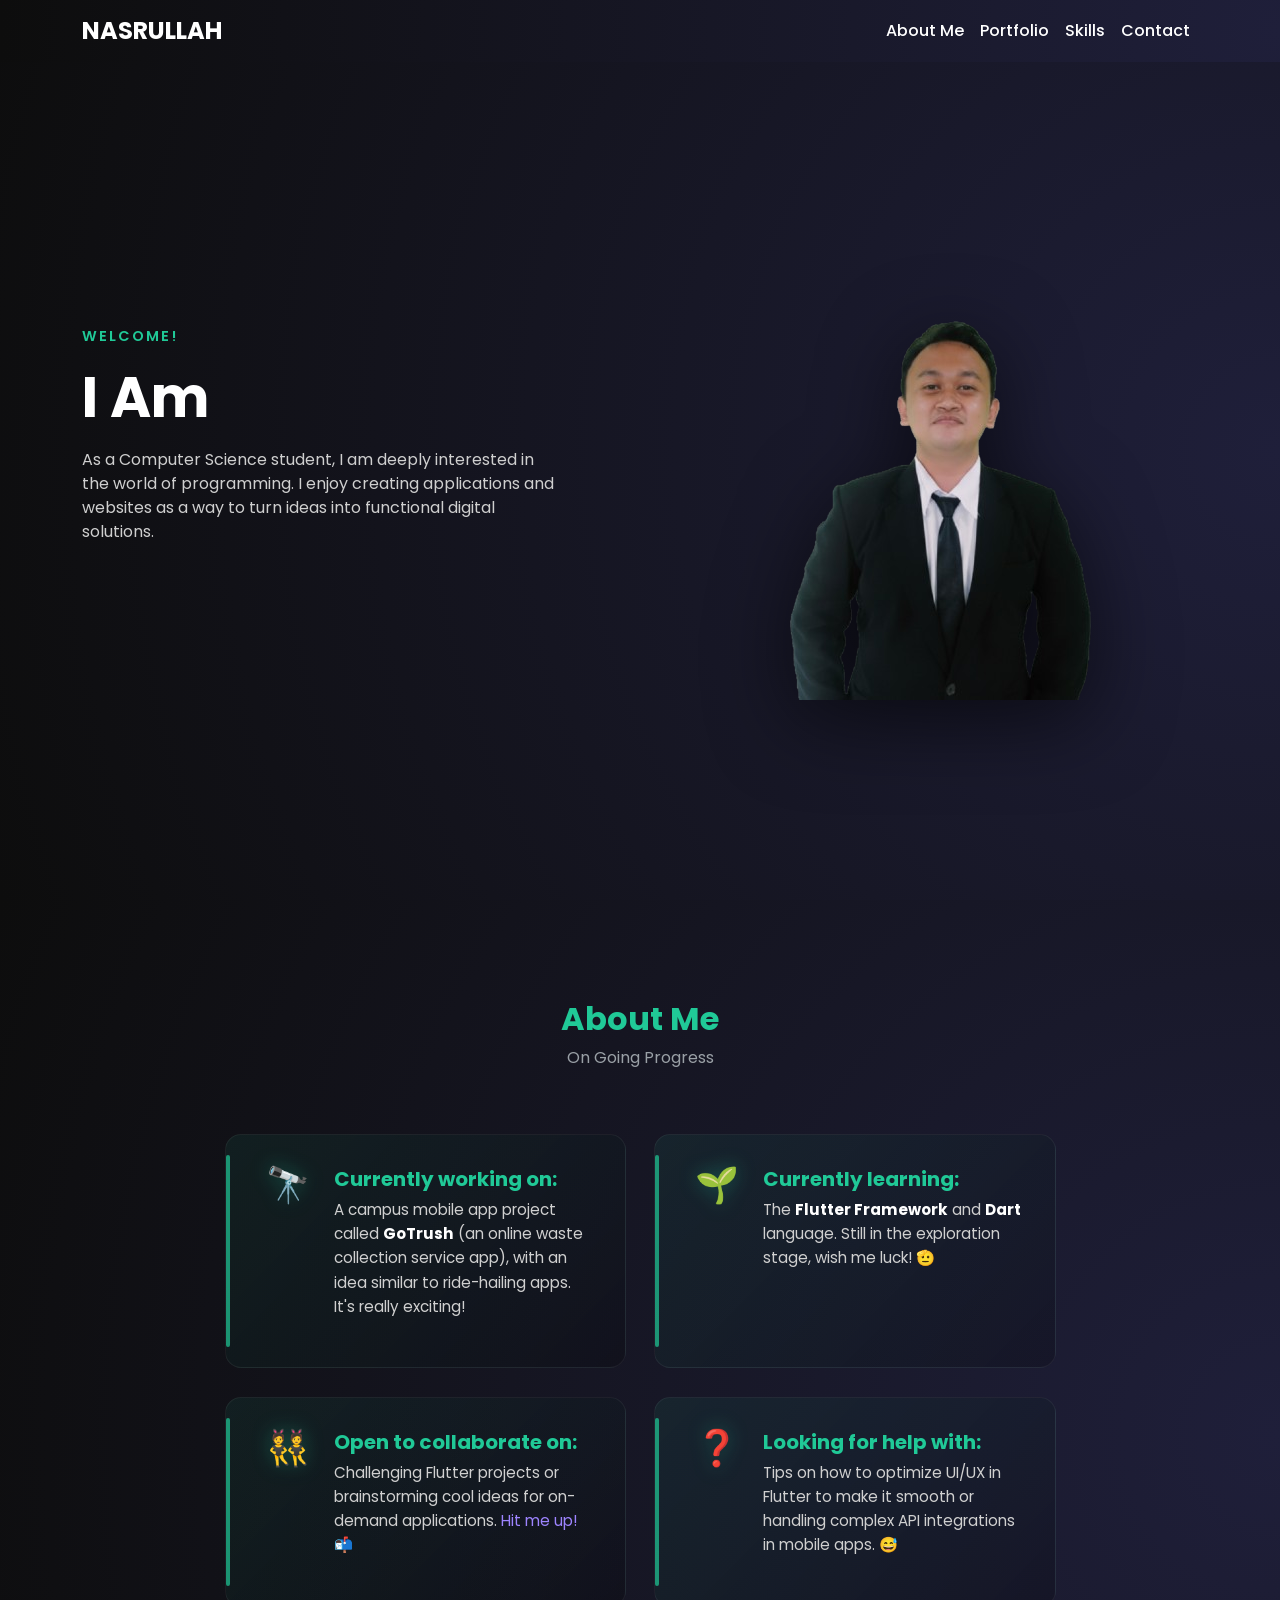
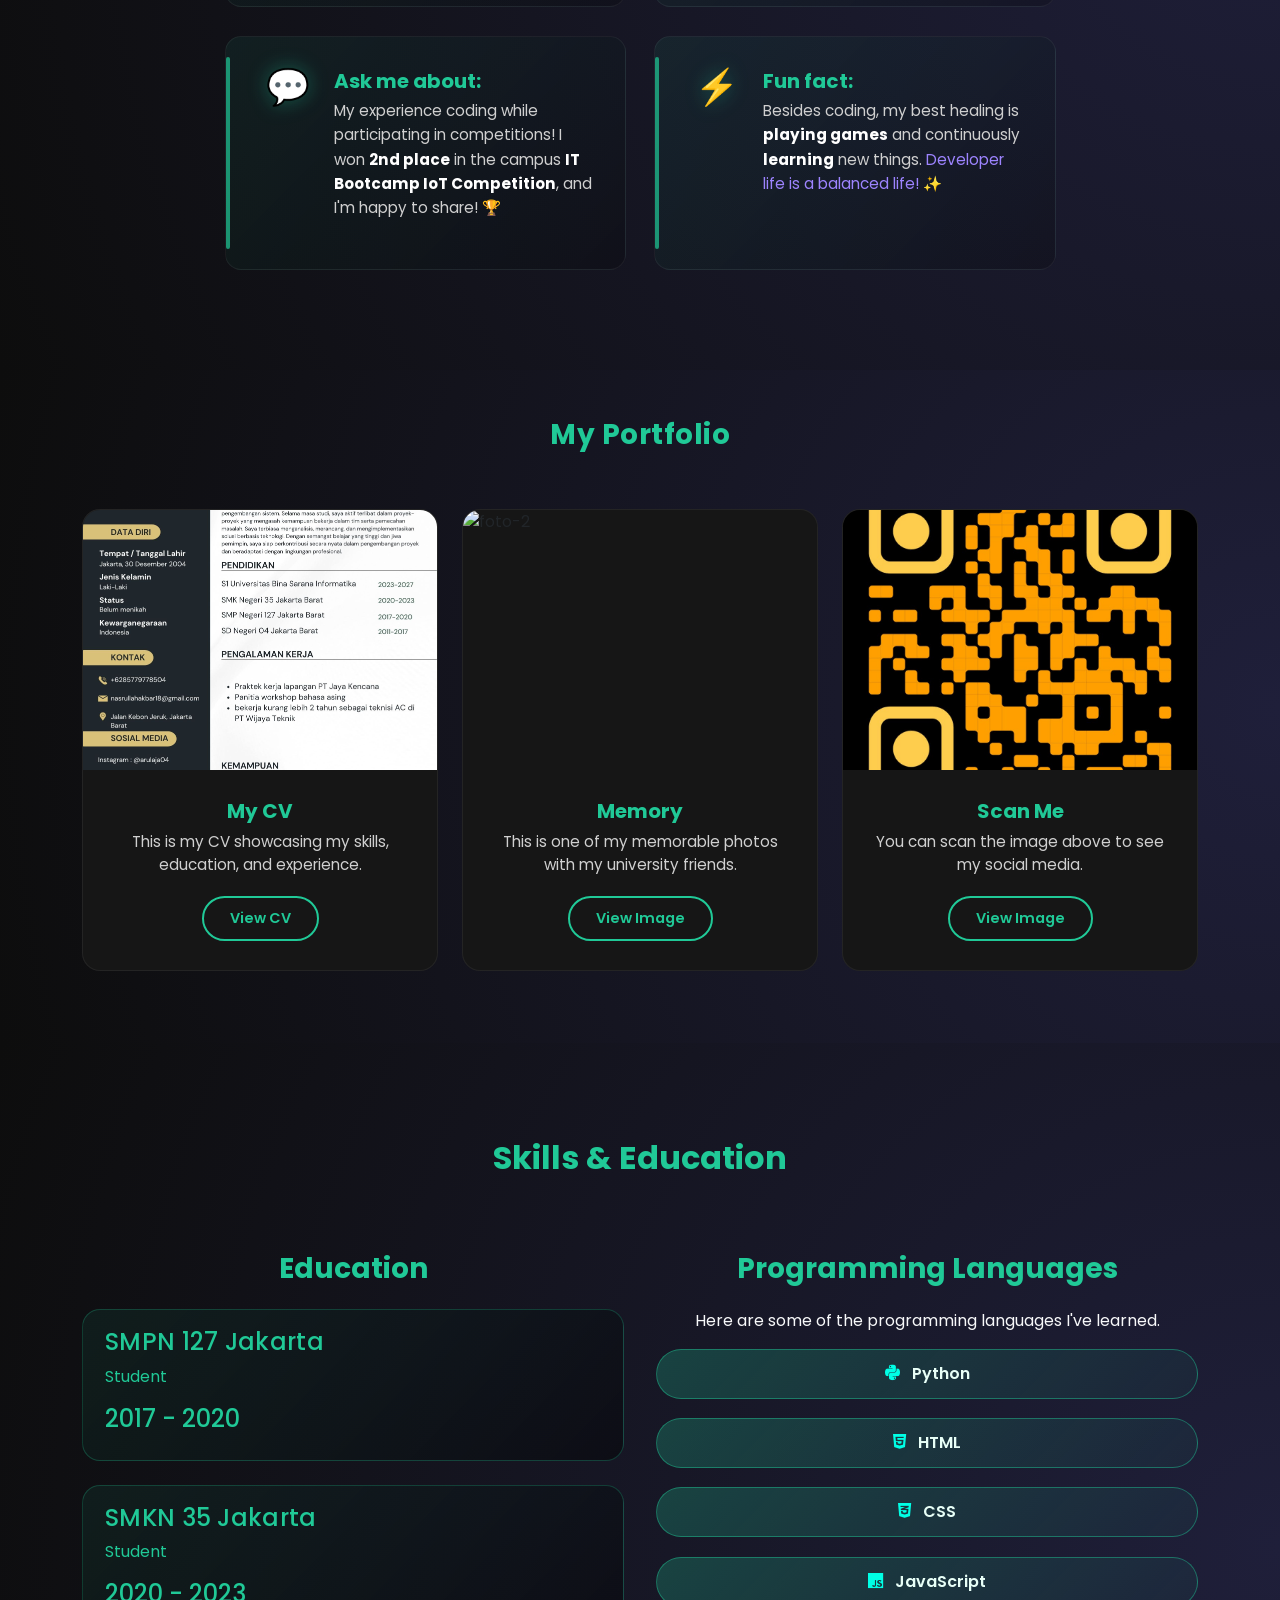
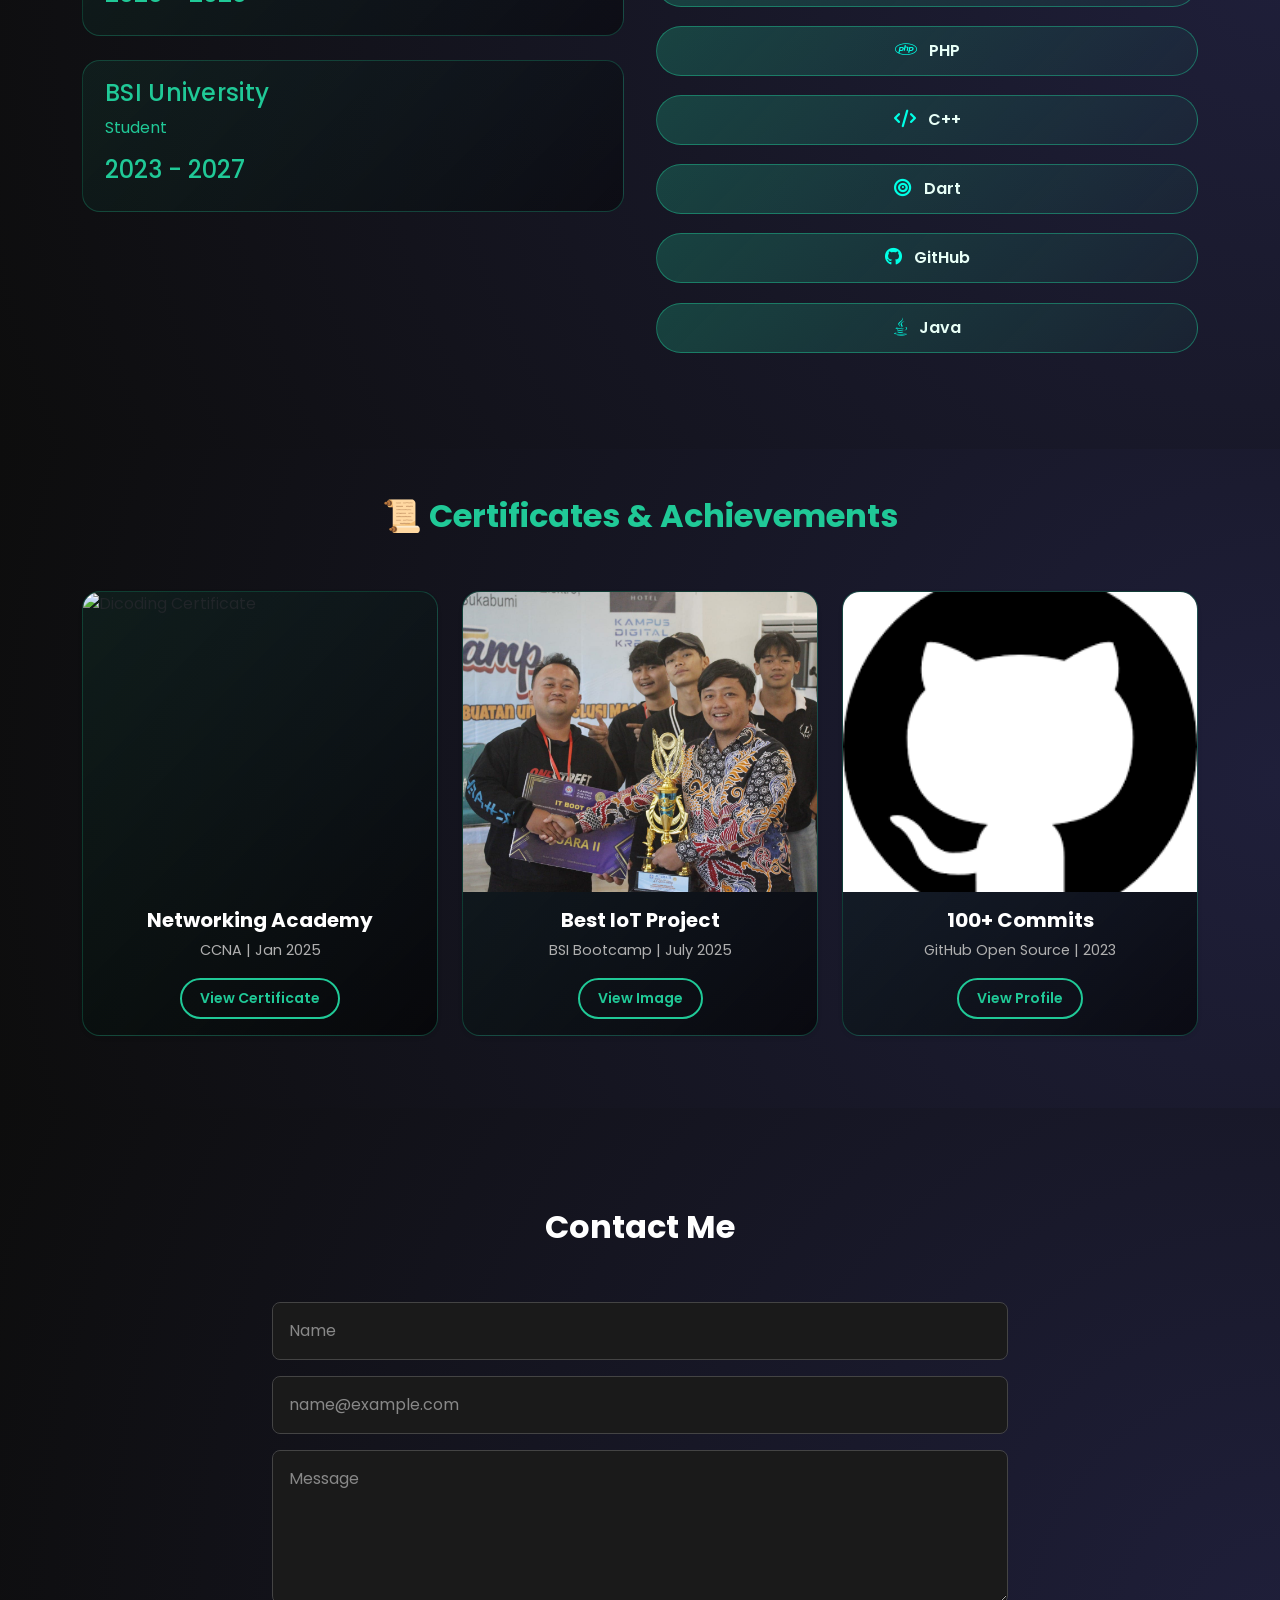
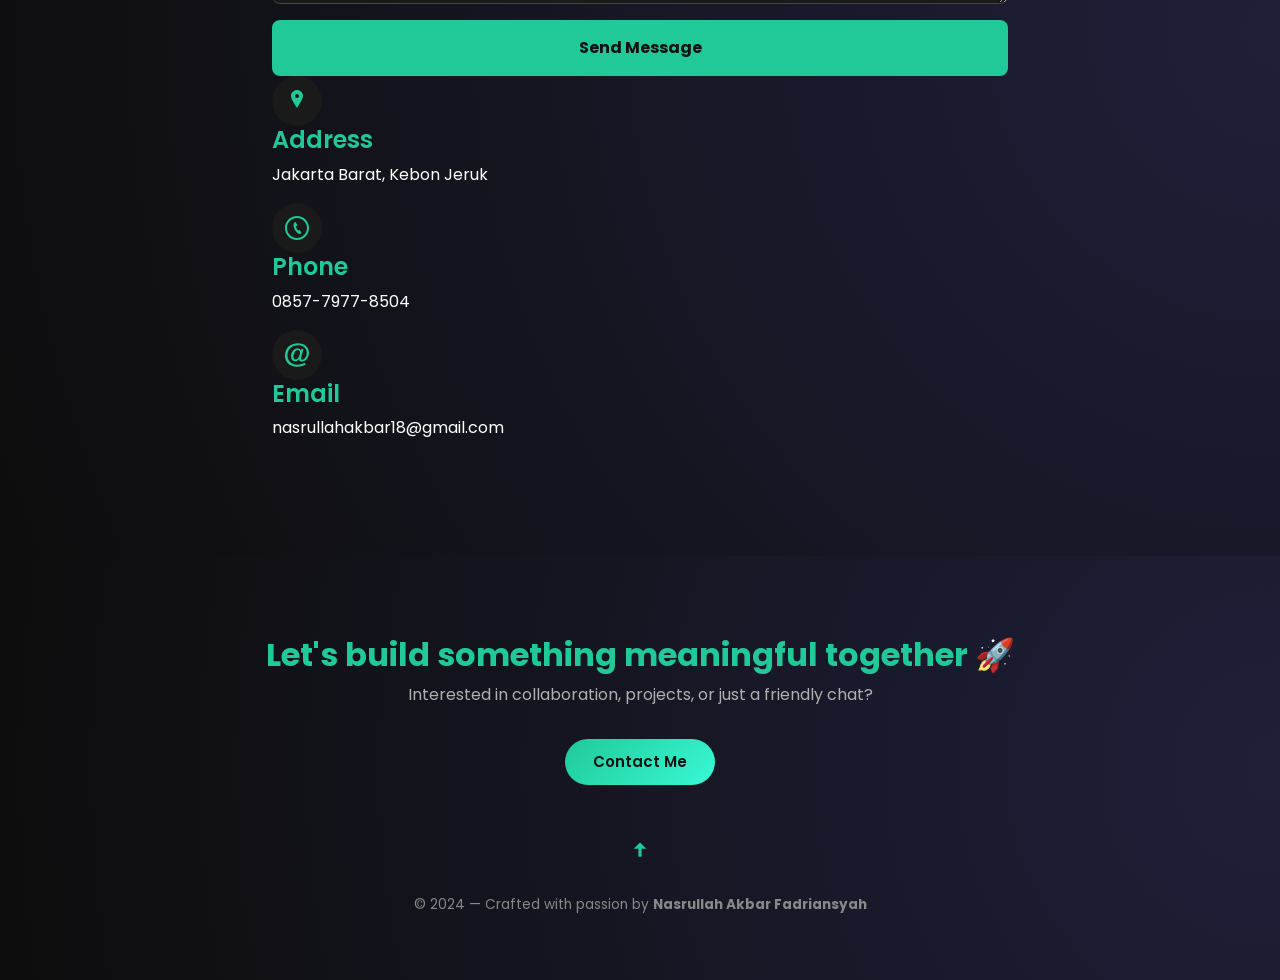
==== commit e97e1495: "update" ====
--- a/index.html
+++ b/index.html
@@ -5,7 +5,6 @@
   <meta charset="utf-8">
   <meta name="viewport" content="width=device-width, initial-scale=1.0">
   <title>Portfolio | Nasrullah</title>
-
   <!-- Google Fonts -->
   <link rel="preconnect" href="https://fonts.googleapis.com">
   <link rel="preconnect" href="https://fonts.gstatic.com" crossorigin>
@@ -29,7 +28,7 @@
   <!-- NAVBAR -->
   <nav class="navbar navbar-expand-lg navbar-dark bg-dark fixed-top" data-aos="fade-down" data-aos-duration="1000">
     <div class="container">
-      <a class="navbar-brand" href="hbd.html">NAF</a>
+      <a class="navbar-brand" href="hbd.html">NASRULLAH</a>
       <button class="navbar-toggler" type="button" data-bs-toggle="collapse" data-bs-target="#navbarNavAltMarkup"
         aria-controls="navbarNavAltMarkup" aria-expanded="false" aria-label="Toggle navigation">
         <span class="navbar-toggler-icon"></span>
@@ -65,8 +64,8 @@
           I Am <span id="typing-text"></span>
         </h1>
         <p class="hero-description">
-          I'm a Web Developer with extensive experience for over 5 years.
-          My expertise is to create and Websites design, graphic design and many more.
+          As a Computer Science student, I am deeply interested in the world of programming. I enjoy creating
+          applications and websites as a way to turn ideas into functional digital solutions.
         </p>
       </div>
       <!-- RIGHT IMAGE -->
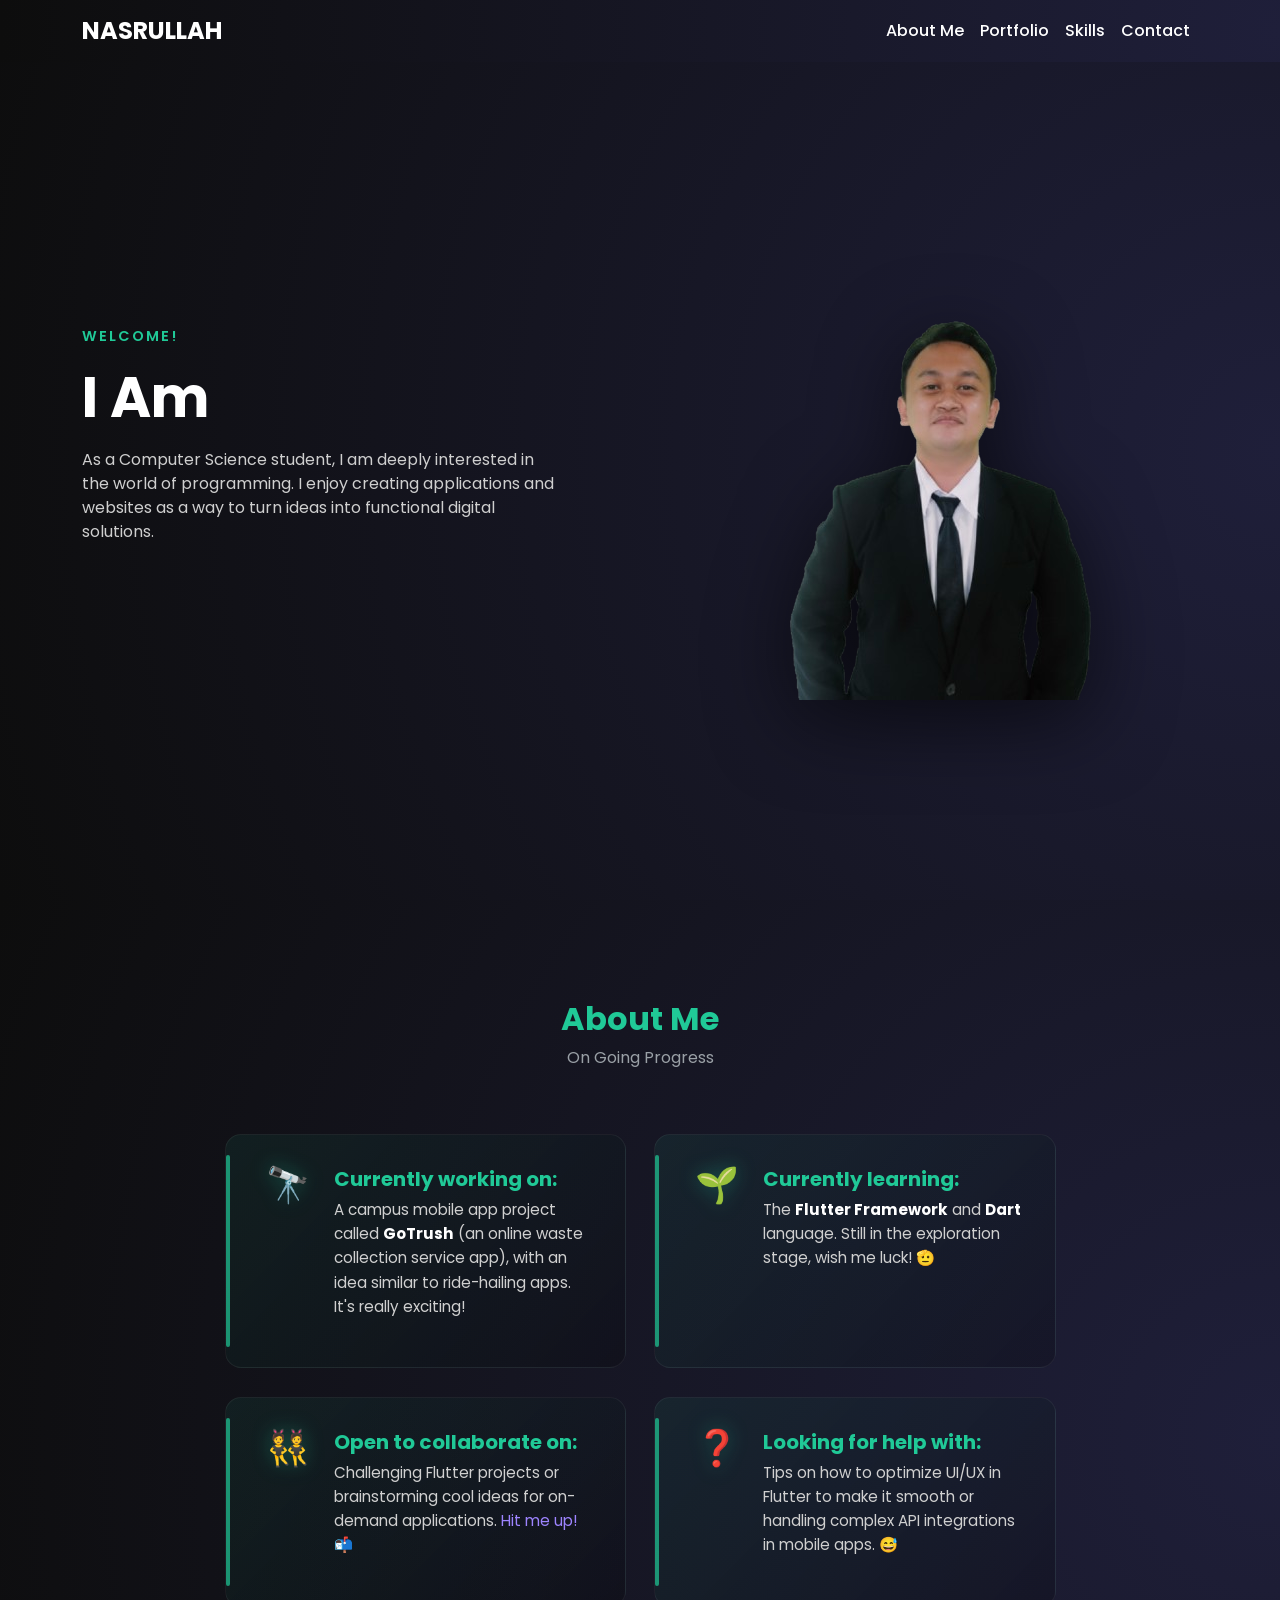
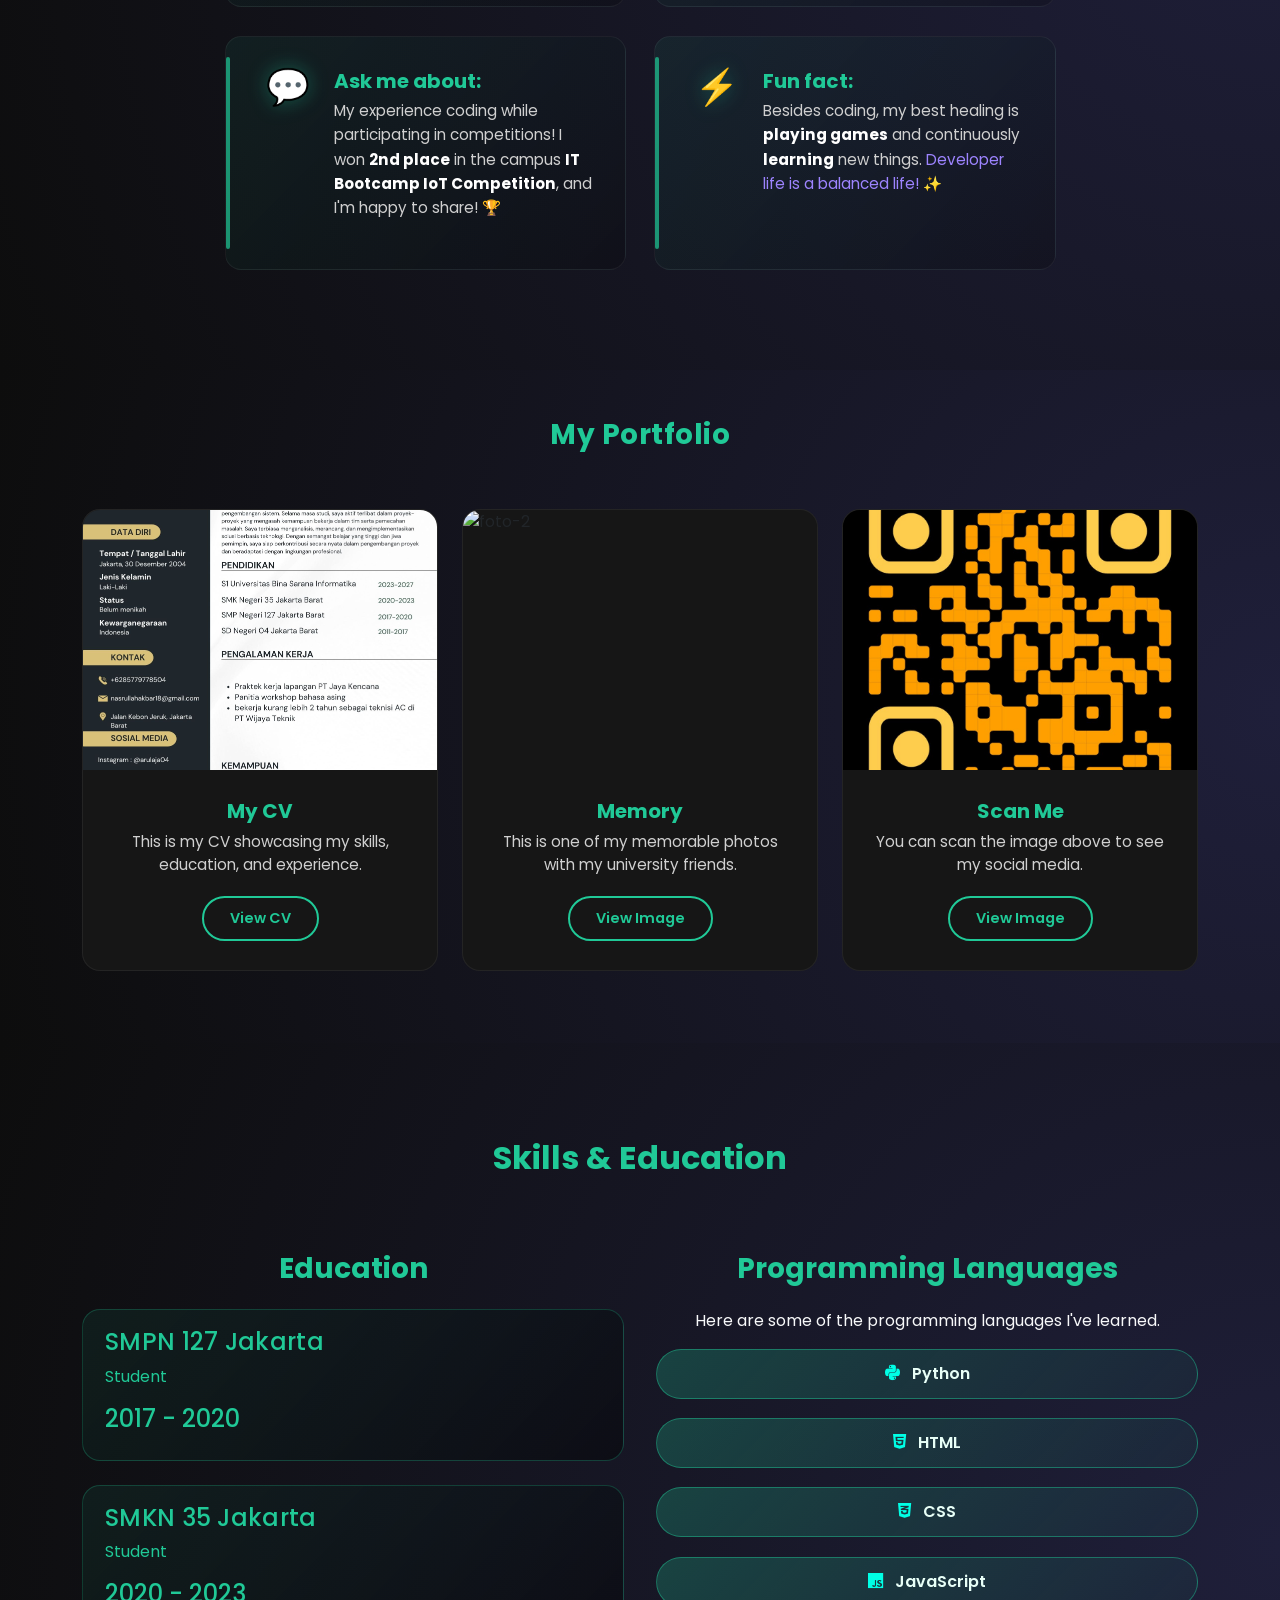
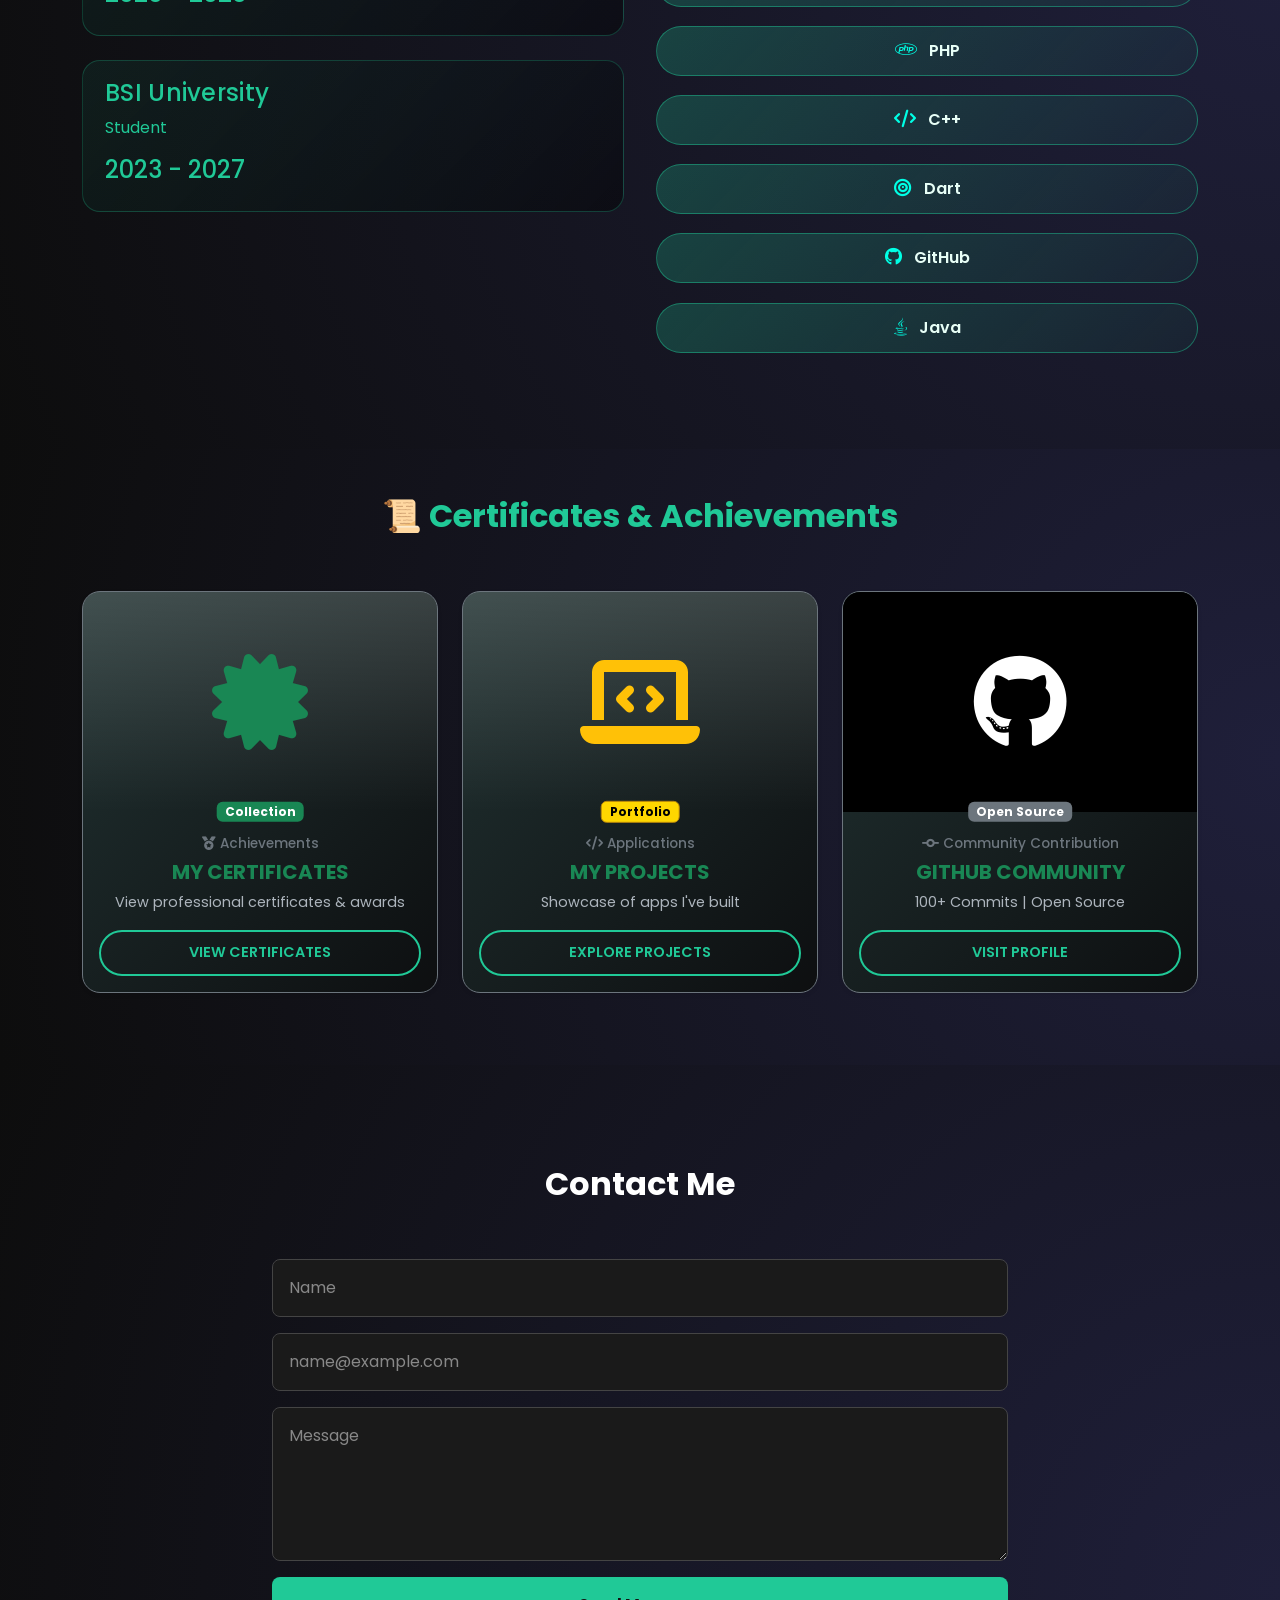
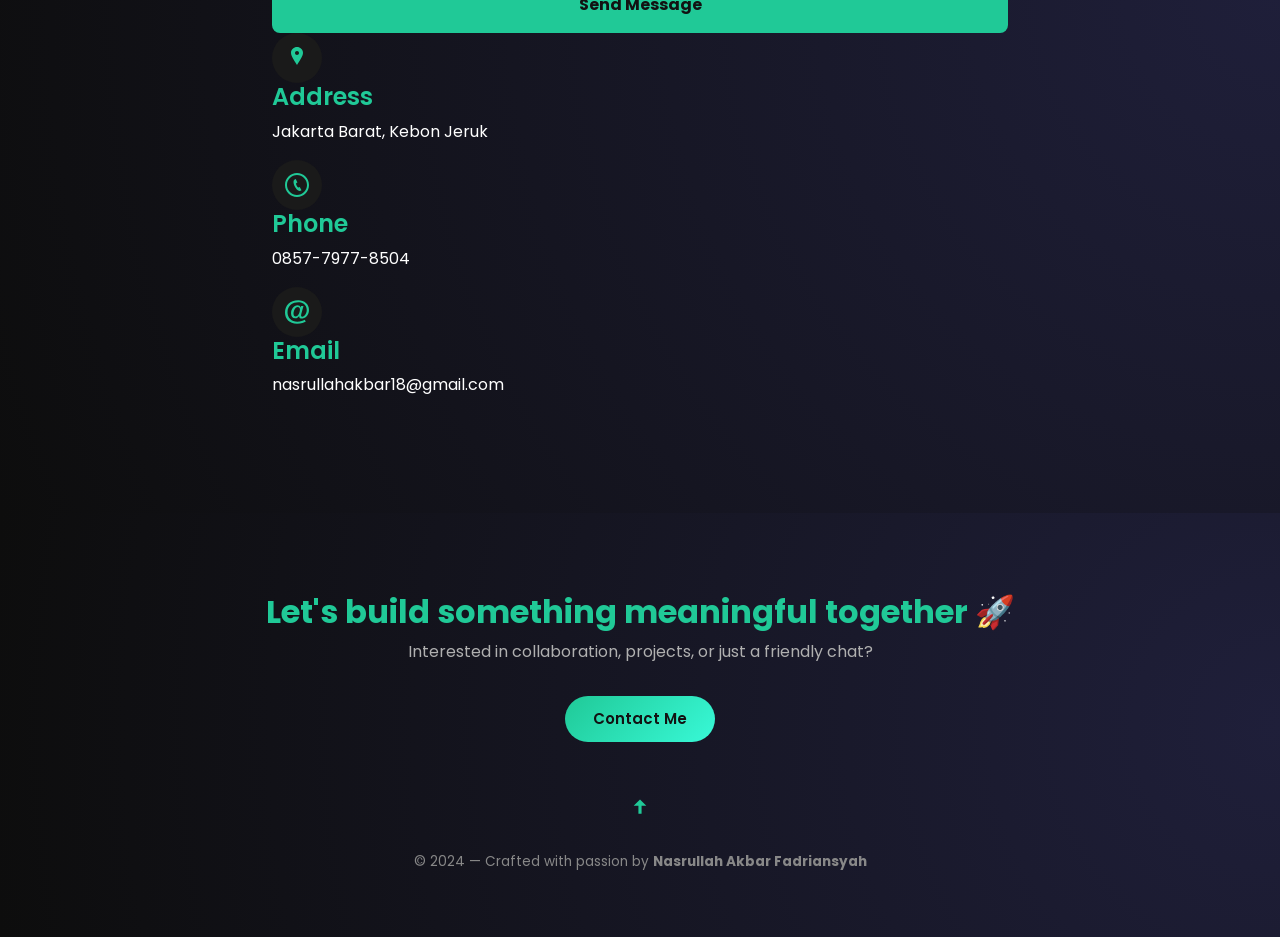
==== commit ae73c3e0: "perbaikan" ====
--- a/index.html
+++ b/index.html
@@ -21,6 +21,7 @@
   <link rel="stylesheet" href="https://unpkg.com/aos@next/dist/aos.css" />
   <!-- FONT AWESOME -->
   <link rel="stylesheet" href="https://cdnjs.cloudflare.com/ajax/libs/font-awesome/6.5.1/css/all.min.css" />
+  <script src="https://cdn.jsdelivr.net/npm/sweetalert2@11"></script>
 
 </head>
 
@@ -322,41 +323,59 @@
       </div>
       <div class="row">
 
-        <!-- Card 1 -->
+        <!-- Card 1 (Certificates Collection) -->
         <div class="col-md-4 mb-4" data-aos="zoom-in" data-aos-duration="800" data-aos-delay="100">
-          <div class="card shadow-sm h-100">
-            <img src=" img/foto-1.jpg" class="card-img-top" alt="Dicoding Certificate">
-            <div class="card-body text-center">
-              <h5 class="card-title">Networking Academy</h5>
-              <p class="card-text">CCNA | Jan 2025</p>
-              <a href="sertifikat/nasrullah_CCNA_cisco.pdf" target="_blank" class="btn btn-outline-primary btn-sm">View
-                Certificate</a>
-            </div>
-          </div>
-        </div>
-
-        <!-- Card 2 -->
+          <div class="card shadow-sm h-100 bg-dark text-white border-secondary">
+            <div class="card-img-top bg-gradient d-flex align-items-center justify-content-center"
+              style="height: 220px; background: linear-gradient(135deg, #1f1f3a, #0d0d0d);">
+              <i class="fa-solid fa-certificate text-success" style="font-size: 6rem;"></i>
+            </div>
+            <div class="card-body text-center position-relative">
+              <span class="badge bg-success position-absolute top-0 start-50 translate-middle">Collection</span>
+              <h6 class="text-secondary mt-2 mb-1" style="font-size: 0.85rem;"><i class="fa-solid fa-medal"></i>
+                Achievements</h6>
+              <h5 class="card-title fw-bold text-success mt-2">MY CERTIFICATES</h5>
+              <p class="card-text text-muted mb-3">View professional certificates & awards</p>
+              <button type="button" class="button_portfolio w-100 text-uppercase" data-bs-toggle="modal"
+                data-bs-target="#certGalleryModal">VIEW CERTIFICATES</button>
+            </div>
+          </div>
+        </div>
+
+        <!-- Card 2 (Projects Collection) -->
         <div class="col-md-4 mb-4" data-aos="zoom-in" data-aos-duration="800" data-aos-delay="250">
-          <div class="card shadow-sm h-100">
-            <img src="img/bootcamp.jpg" class="card-img-top" alt="ESP32 Project Award">
-            <div class="card-body text-center">
-              <h5 class="card-title">Best IoT Project</h5>
-              <p class="card-text">BSI Bootcamp | July 2025</p>
-              <a href="img/bootcamp.jpg" target="_blank" class="btn btn-outline-primary btn-sm">View Image</a>
+          <div class="card shadow-sm h-100 bg-dark text-white border-secondary">
+            <div class="card-img-top bg-gradient d-flex align-items-center justify-content-center"
+              style="height: 220px; background: linear-gradient(135deg, #212529, #121212);">
+              <i class="fa-solid fa-laptop-code text-warning" style="font-size: 6rem;"></i>
+            </div>
+            <div class="card-body text-center position-relative">
+              <span class="badge position-absolute top-0 start-50 translate-middle"
+                style="background-color: #ffd700; color: #000; border: 1px solid #b8860b;">Portfolio</span>
+              <h6 class="text-secondary mt-2 mb-1" style="font-size: 0.85rem;"><i class="fa-solid fa-code"></i>
+                Applications</h6>
+              <h5 class="card-title fw-bold text-success mt-2">MY PROJECTS</h5>
+              <p class="card-text text-muted mb-3">Showcase of apps I've built</p>
+              <button type="button" class="button_portfolio w-100 text-uppercase" data-bs-toggle="modal"
+                data-bs-target="#projectGalleryModal">EXPLORE PROJECTS</button>
             </div>
           </div>
         </div>
 
         <!-- Card 3 -->
         <div class="col-md-4 mb-4" data-aos="zoom-in" data-aos-duration="800" data-aos-delay="400">
-          <div class="card shadow-sm h-100">
-            <img src="img/github.png" class="card-img-top" alt="GitHub Contribution Badge">
-            <div class="card-body text-center">
-              <h5 class="card-title">100+ Commits</h5>
-              <p class="card-text">GitHub Open Source | 2023</p>
+          <div class="card shadow-sm h-100 bg-dark text-white border-secondary">
+            <div class="card-img-top bg-black d-flex align-items-center justify-content-center" style="height: 220px;">
+              <i class="fa-brands fa-github text-white" style="font-size: 6rem;"></i>
+            </div>
+            <div class="card-body text-center position-relative">
+              <span class="badge bg-secondary position-absolute top-0 start-50 translate-middle">Open Source</span>
+              <h6 class="text-secondary mt-2 mb-1" style="font-size: 0.85rem;"><i class="fa-solid fa-code-commit"></i>
+                Community Contribution</h6>
+              <h5 class="card-title fw-bold text-success mt-2">GITHUB COMMUNITY</h5>
+              <p class="card-text text-muted mb-3">100+ Commits | Open Source</p>
               <a href="https://github.com/Nasrullah-Akbar-Fadriansyah" target="_blank"
-                class="btn btn-outline-primary btn-sm">View
-                Profile</a>
+                class="button_portfolio w-100 text-uppercase text-decoration-none">VISIT PROFILE</a>
             </div>
           </div>
         </div>
@@ -377,7 +396,7 @@
         <div class="col-lg-8">
           <div class="contact-main-container">
             <div class="contact-left" data-aos="fade-right" data-aos-duration="1000">
-              <form id="contact-form" class="contact-form">
+              <form id="contact-form" class="contact-form" action="https://formspree.io/f/xrerdowe" method="POST">
                 <div class="mb-3">
                   <input type="text" class="form-control" placeholder="Name" id="name" name="name" required>
                 </div>
@@ -483,6 +502,123 @@
     </div>
   </footer>
   <!-- END FOOTER -->
+
+  <!-- MODAL GALLERY SERTIFIKAT -->
+  <div class="modal fade" id="certGalleryModal" tabindex="-1" aria-labelledby="certGalleryModalLabel"
+    aria-hidden="true">
+    <div class="modal-dialog modal-xl modal-dialog-centered">
+      <div class="modal-content bg-dark text-white">
+        <div class="modal-header border-secondary">
+          <h5 class="modal-title" id="certGalleryModalLabel">My Certificates</h5>
+          <button type="button" class="btn-close btn-close-white" data-bs-dismiss="modal" aria-label="Close"></button>
+        </div>
+        <div class="modal-body">
+          <div class="row text-center">
+            <!-- Cert Item 1 -->
+            <div class="col-md-6 col-lg-4 mb-4">
+              <div class="card bg-dark text-white border-secondary h-100" style="cursor: pointer;"
+                onclick="openCertDetail('sertifikat/nasrullah_CCNA_cisco.pdf', 'Networking Academy', 'CCNA | Jan 2025', 'pdf')">
+                <img src="img/foto-1.jpg" class="card-img-top" alt="CCNA" style="height: 200px; object-fit: cover;">
+                <div class="card-body">
+                  <h6 class="card-title text-success">Networking Academy - CCNA</h6>
+                  <p class="small text-muted">Click to view details</p>
+                </div>
+              </div>
+            </div>
+            <!-- Cert Item 2 -->
+            <div class="col-md-6 col-lg-4 mb-4">
+              <div class="card bg-dark text-white border-secondary h-100" style="cursor: pointer;"
+                onclick="openCertDetail('sertifikat/SertifikatDigitalmhs_IOT_Nasrullah.pdf', 'Best IoT Project', 'BSI Bootcamp | July 2025', 'pdf')">
+                <img src="img/bootcamp.jpg" class="card-img-top" alt="IoT" style="height: 200px; object-fit: cover;">
+                <div class="card-body">
+                  <h6 class="card-title text-success">Best IoT Project</h6>
+                  <p class="small text-muted">Click to view details</p>
+                </div>
+              </div>
+            </div>
+            <!-- Cert Item 3 -->
+            <div class="col-md-6 col-lg-4 mb-4">
+              <div class="card bg-dark text-white border-secondary h-100" style="cursor: pointer;"
+                onclick="openCertDetail('sertifikat/IBMDesign20260425-31-la9sw3.pdf', 'IBM Project', ' Course | Aug 2025', 'pdf')">
+                <img src="img/ibm.jpeg" class="card-img-top" alt="IBM" style="height: 200px; object-fit: cover;">
+                <div class="card-body">
+                  <h6 class="card-title text-success">IBM Project</h6>
+                  <p class="small text-muted">Click to view details</p>
+                </div>
+              </div>
+            </div>
+          </div>
+        </div>
+      </div>
+    </div>
+  </div>
+
+  <!-- MODAL GALLERY PROJECT -->
+  <div class="modal fade" id="projectGalleryModal" tabindex="-1" aria-labelledby="projectGalleryModalLabel"
+    aria-hidden="true">
+    <div class="modal-dialog modal-xl modal-dialog-centered">
+      <div class="modal-content bg-dark text-white">
+        <div class="modal-header border-secondary">
+          <h5 class="modal-title" id="projectGalleryModalLabel">My Applications & Projects</h5>
+          <button type="button" class="btn-close btn-close-white" data-bs-dismiss="modal" aria-label="Close"></button>
+        </div>
+        <div class="modal-body">
+          <div class="row text-center">
+            <!-- Project Item 1 -->
+            <div class="col-md-6 col-lg-4 mb-4">
+              <div class="card bg-dark text-white border-secondary h-100">
+                <div class="card-img-top bg-gradient d-flex align-items-center justify-content-center"
+                  style="height: 200px; background: linear-gradient(135deg, #1a1a1a, #0d0d0d); position: relative;">
+
+                  <i class="fa-solid fa-mobile-screen-button text-success" style="font-size: 5rem;"></i>
+
+                  <span class="badge bg-success" style="position: absolute; top: 10px; right: 10px;">
+                    <i class="fa-solid fa-copyright"></i> Best Project
+                  </span>
+                </div>
+
+                <div class="card-body d-flex flex-column text-center">
+                  <h5 class="card-title text-success fw-bold">GoTrash App</h5>
+                  <p class="small text-muted mb-3">Mobile Waste Collection Service</p>
+
+                  <div class="d-grid gap-2">
+                    <button class="btn btn-success btn-sm"
+                      onclick="openCertDetail('sertifikat/manual_book_gotrash.pdf', 'GoTrash App', 'Dokumentasi Manual Book & Teknis', 'pdf', 'projectGalleryModal')">
+                      <i class="fa-solid fa-file-pdf me-1"></i> View Manual Book
+                    </button>
+                    <button onclick="bukaVerifikasiHKI()" class="btn btn-outline-warning btn-sm">
+                      <i class="fa-solid fa-shield-check me-1"></i> Verifikasi Keaslian HKI ↗
+                    </button>
+                  </div>
+                </div>
+              </div>
+            </div>
+          </div>
+        </div>
+      </div>
+    </div>
+  </div>
+
+  <!-- MODAL DETAIL SERTIFIKAT / PROJECT -->
+  <div class="modal fade" id="certDetailModal" tabindex="-1" aria-hidden="true">
+    <div class="modal-dialog modal-lg modal-dialog-centered">
+      <div class="modal-content bg-dark text-white">
+        <div class="modal-header border-secondary">
+          <h5 class="modal-title text-success" id="certDetailTitle">Detail Project</h5>
+          <button type="button" class="btn-close btn-close-white" data-bs-dismiss="modal" aria-label="Close"></button>
+        </div>
+        <div class="modal-body text-center">
+          <img id="certDetailImg" src="" alt="Certificate" class="img-fluid rounded d-none" style="max-height: 60vh;">
+          <iframe id="certDetailPdf" src="" width="100%" height="500px" class="d-none rounded border-0"></iframe>
+          <h4 id="certDetailName" class="mt-4 mb-2 fw-bold text-white"></h4>
+          <p id="certDetailDesc" class="text-muted"></p>
+        </div>
+        <div class="modal-footer border-secondary">
+          <button class="btn btn-secondary" onclick="backToGallery()">Back to Gallery</button>
+        </div>
+      </div>
+    </div>
+  </div>
 
   <!-- BOOTSTRAP JAVASCRIPT -->
   <script src="https://cdn.jsdelivr.net/npm/bootstrap@5.3.2/dist/js/bootstrap.bundle.min.js"
@@ -516,42 +652,161 @@
         navbar.classList.remove('scrolled');
       }
     });
-
-
-    const scriptURL = 'https://script.google.com/macros/s/AKfycbxOw0_xC2TRWAw4tpBNKbzZ84cMJ-G6aSgZFHAB6lR6s11Y2H4hSs-JNEoeMb9A5okQ/exec'; // Ganti dengan URL Web App kamu
-    const form = document.getElementById('contact-form');
-
-    form.addEventListener('submit', e => {
-      e.preventDefault();
-      const submitButton = form.querySelector('.btn-submit');
-      submitButton.disabled = true;
-      submitButton.innerHTML = 'Sending...';
-
-      fetch(scriptURL, {
-        method: 'POST',
-        body: new FormData(form)
-      })
-        .then(response => {
+  </script>
+  <script>
+    var form = document.getElementById("contact-form");
+
+    async function handleSubmit(event) {
+      event.preventDefault();
+      var status = document.createElement('p');
+      var data = new FormData(event.target);
+      fetch(event.target.action, {
+        method: form.method,
+        body: data,
+        headers: {
+          'Accept': 'application/json'
+        }
+      }).then(response => {
+        if (response.ok) {
           Swal.fire({
             icon: 'success',
             title: 'Success!',
             text: 'Your message has been sent successfully.',
           });
-          form.reset();
-          submitButton.disabled = false;
-          submitButton.innerHTML = 'Send Message';
-        })
-        .catch(error => {
-          Swal.fire({
-            icon: 'error',
-            title: 'Oops...',
-            text: 'Something went wrong! Please try again.',
-          });
-          console.error('Error!', error.message);
-          submitButton.disabled = false;
-          submitButton.innerHTML = 'Send Message';
+          form.reset()
+        } else {
+          response.json().then(data => {
+            if (Object.hasOwn(data, 'errors')) {
+              Swal.fire({
+                icon: 'error',
+                title: 'Oops...',
+                text: data["errors"].map(error => error["message"]).join(", ")
+              });
+            } else {
+              Swal.fire({
+                icon: 'error',
+                title: 'Oops...',
+                text: 'Something went wrong! Please try again.'
+              });
+            }
+          })
+        }
+      }).catch(error => {
+        Swal.fire({
+          icon: 'error',
+          title: 'Oops...',
+          text: 'Something went wrong! Please try again.'
         });
-    });
+      });
+    }
+    form.addEventListener("submit", handleSubmit)
+  </script>
+  <script>
+    let currentGalleryId = 'certGalleryModal';
+
+    function openCertDetail(fileUrl, title, desc, type, sourceGallery = 'certGalleryModal') {
+      currentGalleryId = sourceGallery;
+
+      // Sembunyikan Gallery Modal yang sedang aktif
+      var galleryModalEl = document.getElementById(currentGalleryId);
+      if (galleryModalEl) {
+        var galleryModal = bootstrap.Modal.getInstance(galleryModalEl);
+        if (galleryModal) {
+          galleryModal.hide();
+        }
+      }
+
+
+      // Atur Data Detail
+      document.getElementById('certDetailName').innerText = title;
+      document.getElementById('certDetailDesc').innerText = desc;
+
+      var imgEl = document.getElementById('certDetailImg');
+      var pdfEl = document.getElementById('certDetailPdf');
+
+      if (type === 'img') {
+        imgEl.src = fileUrl;
+        imgEl.classList.remove('d-none');
+        pdfEl.classList.add('d-none');
+        pdfEl.src = '';
+      } else if (type === 'pdf') {
+        pdfEl.src = fileUrl;
+        pdfEl.classList.remove('d-none');
+        imgEl.classList.add('d-none');
+        imgEl.src = '';
+      }
+
+      // Tampilkan Detail Modal
+      // timeout kecil agar transisi hide modal sebelumnya selesai
+      setTimeout(function () {
+        var detailModalEl = document.getElementById('certDetailModal');
+        var detailModal = bootstrap.Modal.getInstance(detailModalEl) || new bootstrap.Modal(detailModalEl);
+        detailModal.show();
+      }, 400);
+    }
+
+    function backToGallery() {
+      // Sembunyikan Detail Modal
+      var detailModalEl = document.getElementById('certDetailModal');
+      var detailModal = bootstrap.Modal.getInstance(detailModalEl);
+      if (detailModal) {
+        detailModal.hide();
+      }
+
+      // Tampilkan kembali Gallery Modal yang terakhir dibuka
+      setTimeout(function () {
+        var galleryModalEl = document.getElementById(currentGalleryId);
+        if (galleryModalEl) {
+          var galleryModal = bootstrap.Modal.getInstance(galleryModalEl) || new bootstrap.Modal(galleryModalEl);
+          galleryModal.show();
+        }
+      }, 400);
+
+      // Reset embed contents
+      setTimeout(function () {
+        document.getElementById('certDetailImg').src = '';
+        document.getElementById('certDetailPdf').src = '';
+      }, 500);
+    }
+
+    function bukaVerifikasiHKI() {
+      Swal.fire({
+        title: 'Verifikasi HKI GoTrash',
+        html: `
+            <p>Jika hasil tidak otomatis muncul, silakan copy kata kunci di bawah dan tempel di kolom pencarian PDKI (Kategori: <b>Hak Cipta</b>):</p>
+            <div class="input-group mb-3">
+                <input type="text" id="copyKeyword" class="form-control text-center bg-dark text-white border-secondary" value="Go-Trash v.1.0" readonly>
+                <button class="btn btn-outline-success" onclick="copyToClipboard()">Copy</button>
+            </div>
+        `,
+        icon: 'info',
+        background: '#1a1a1a',
+        color: '#ffffff',
+        showCancelButton: true,
+        confirmButtonColor: '#198754',
+        cancelButtonColor: '#6c757d',
+        confirmButtonText: 'Buka Situs PDKI',
+        cancelButtonText: 'Batal'
+      }).then((result) => {
+        if (result.isConfirmed) {
+          window.open("https://pdki-indonesia.dgip.go.id/search?type=copyright&q=GoTrash", "_blank");
+        }
+      });
+    }
+
+    // Fungsi tambahan untuk tombol Copy
+    function copyToClipboard() {
+      const copyText = document.getElementById("copyKeyword");
+      copyText.select();
+      copyText.setSelectionRange(0, 99999); // Untuk perangkat mobile
+      navigator.clipboard.writeText(copyText.value);
+
+      // Memberi tahu user kalau sudah tersalin tanpa menutup pop-up utama
+      const btn = event.target;
+      const originalText = btn.innerHTML;
+      btn.innerHTML = "Copied!";
+      setTimeout(() => { btn.innerHTML = originalText; }, 2000);
+    }
   </script>
 </body>
 
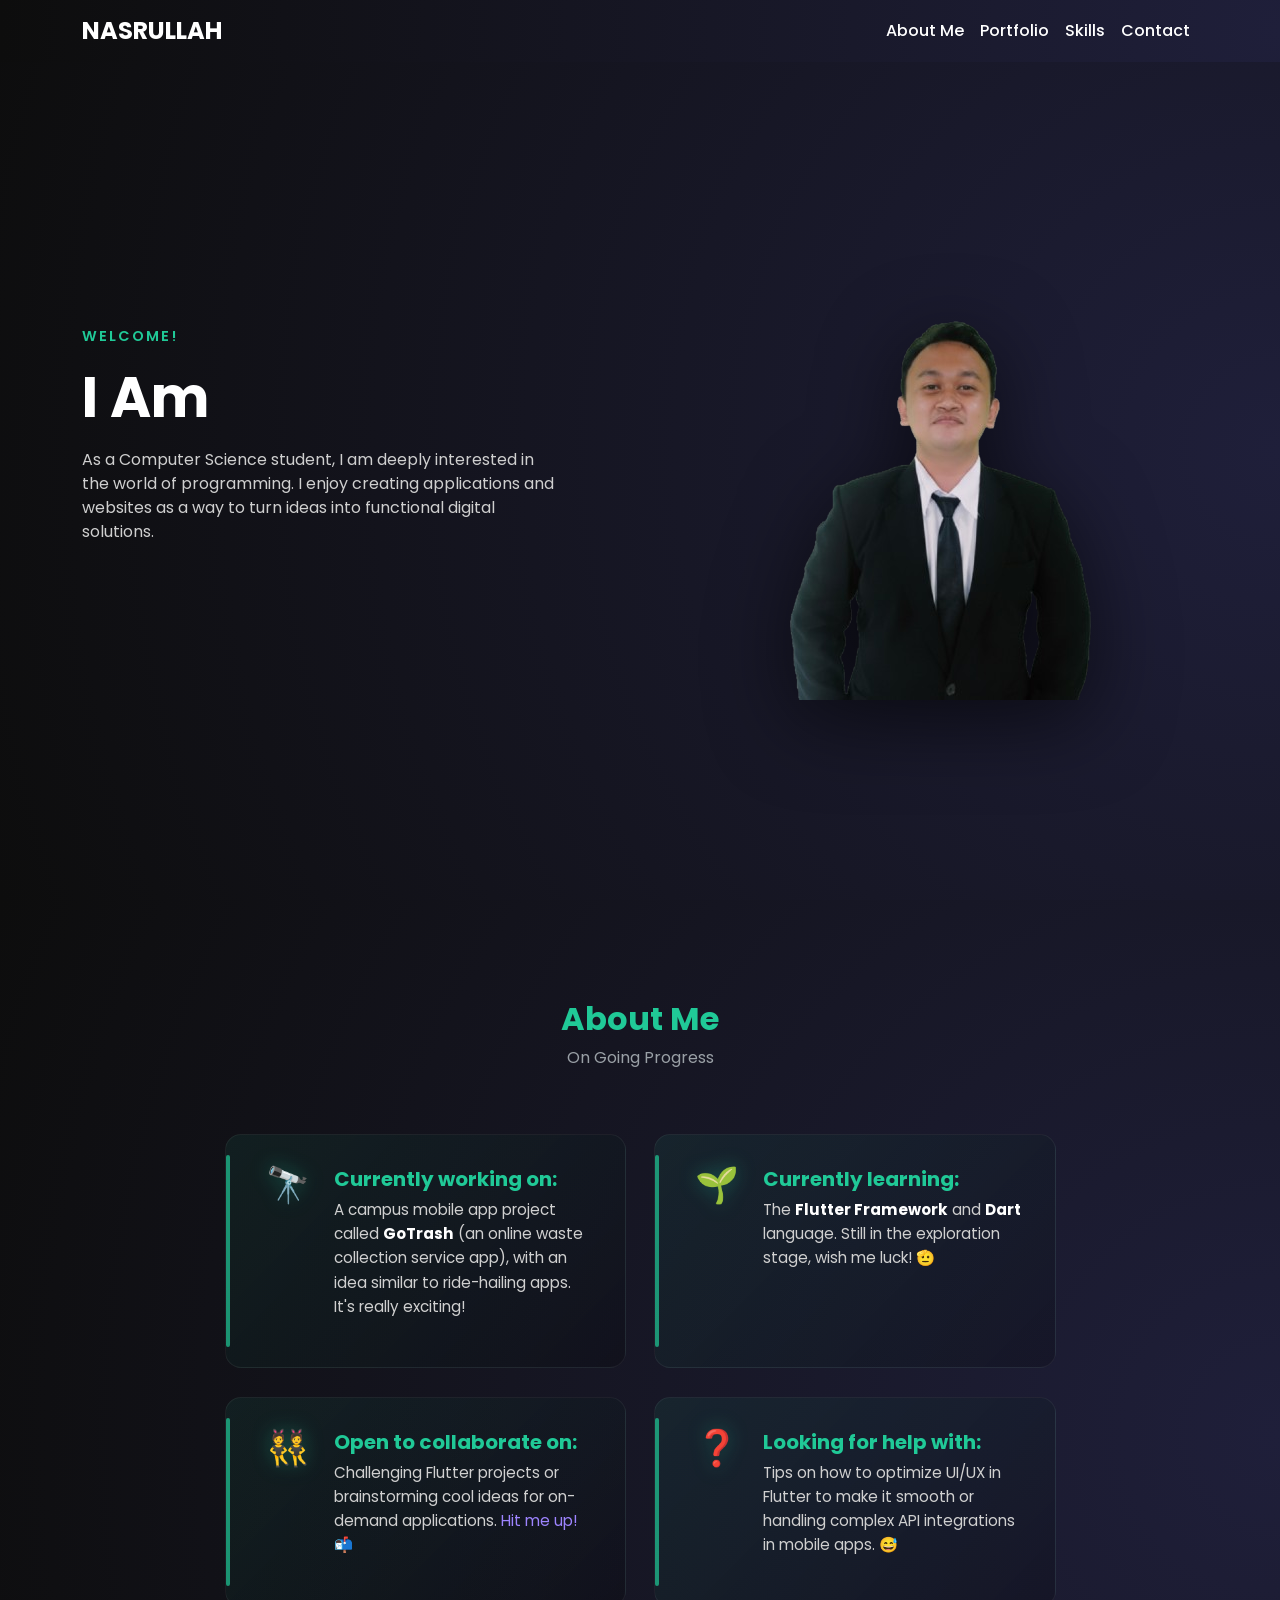
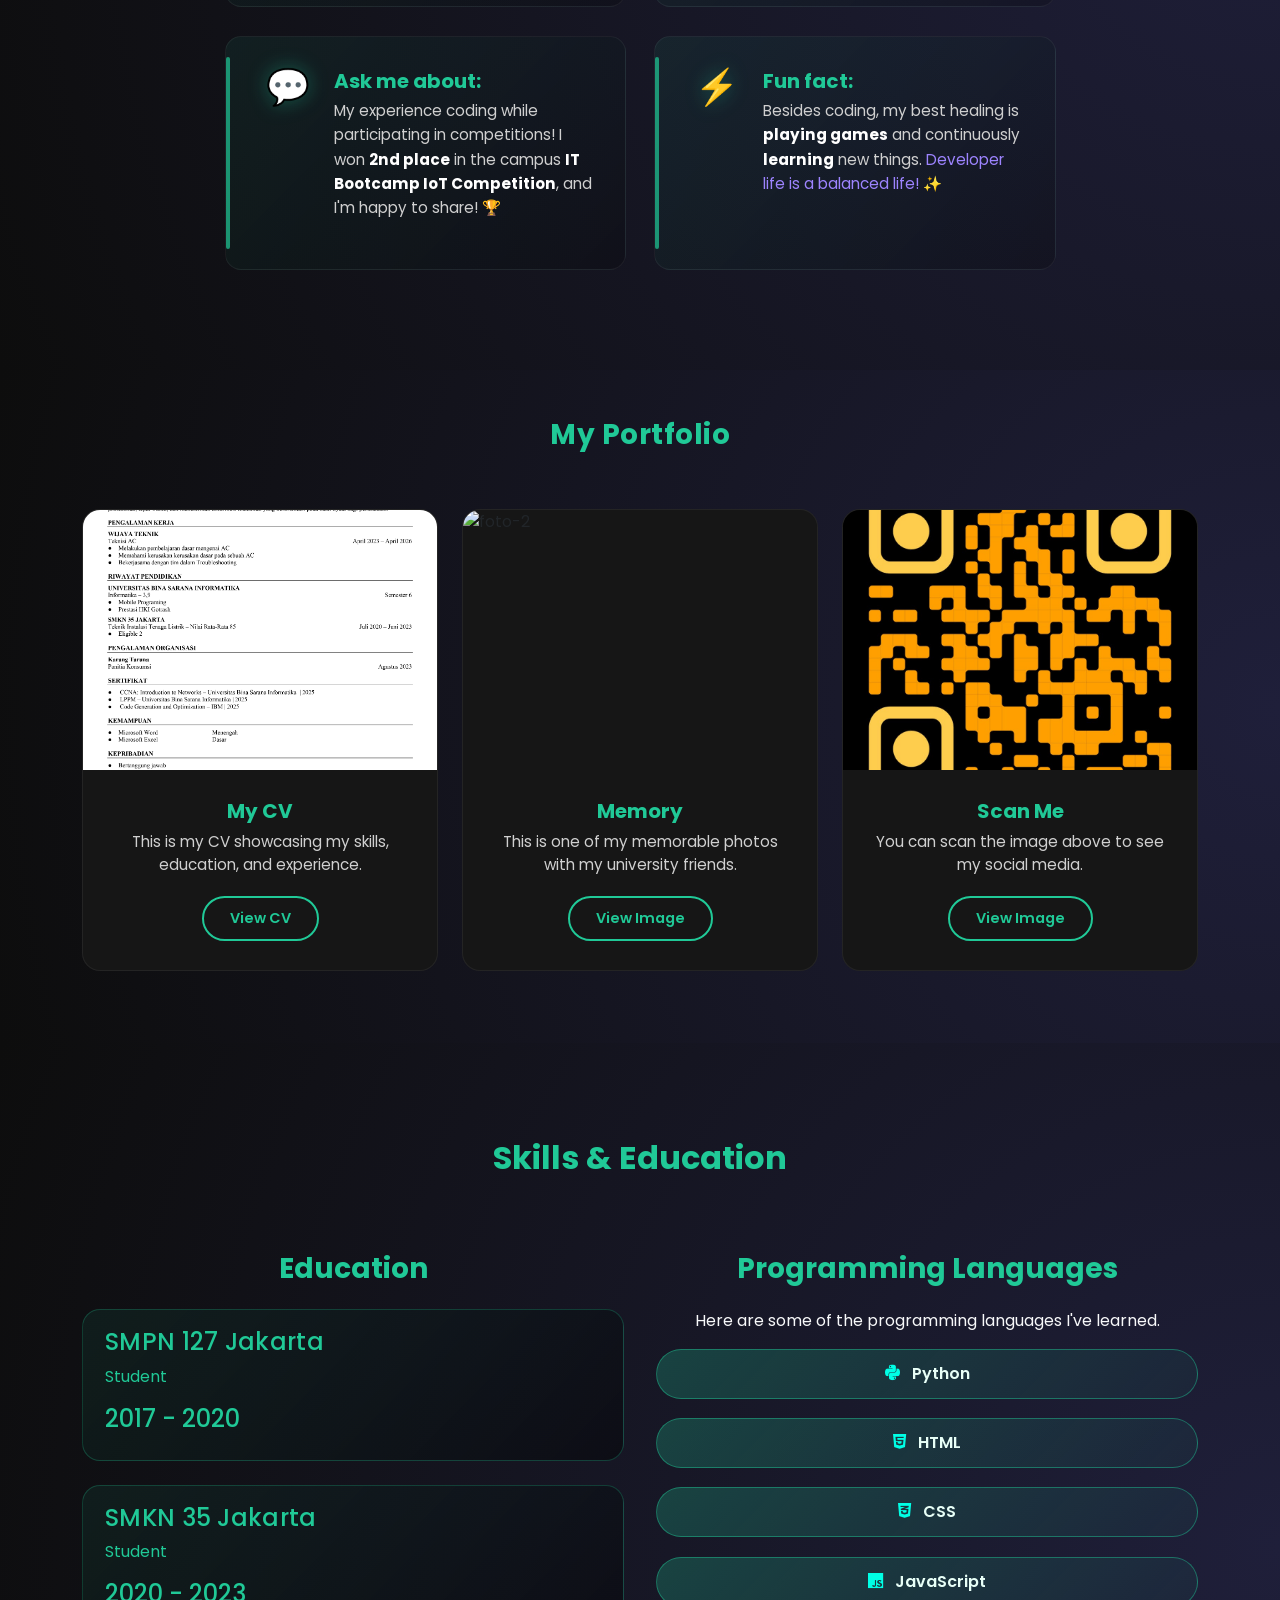
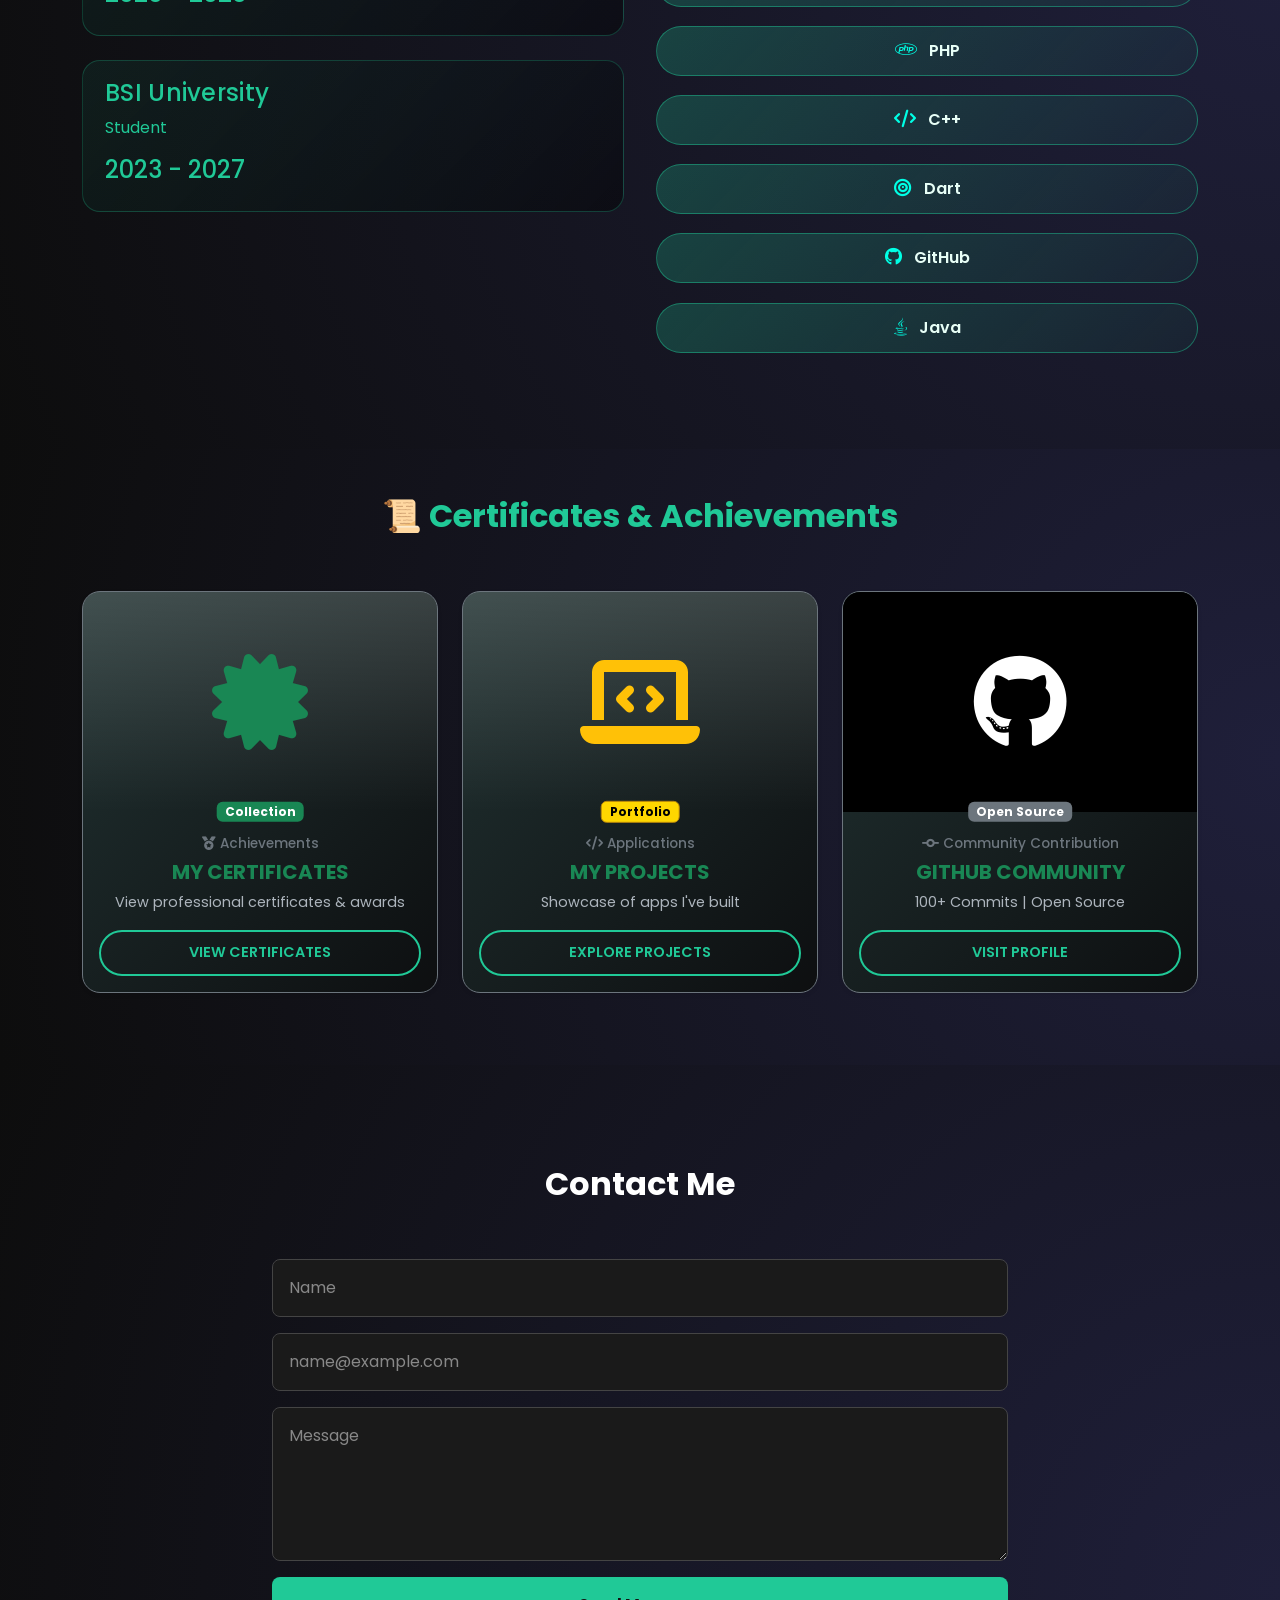
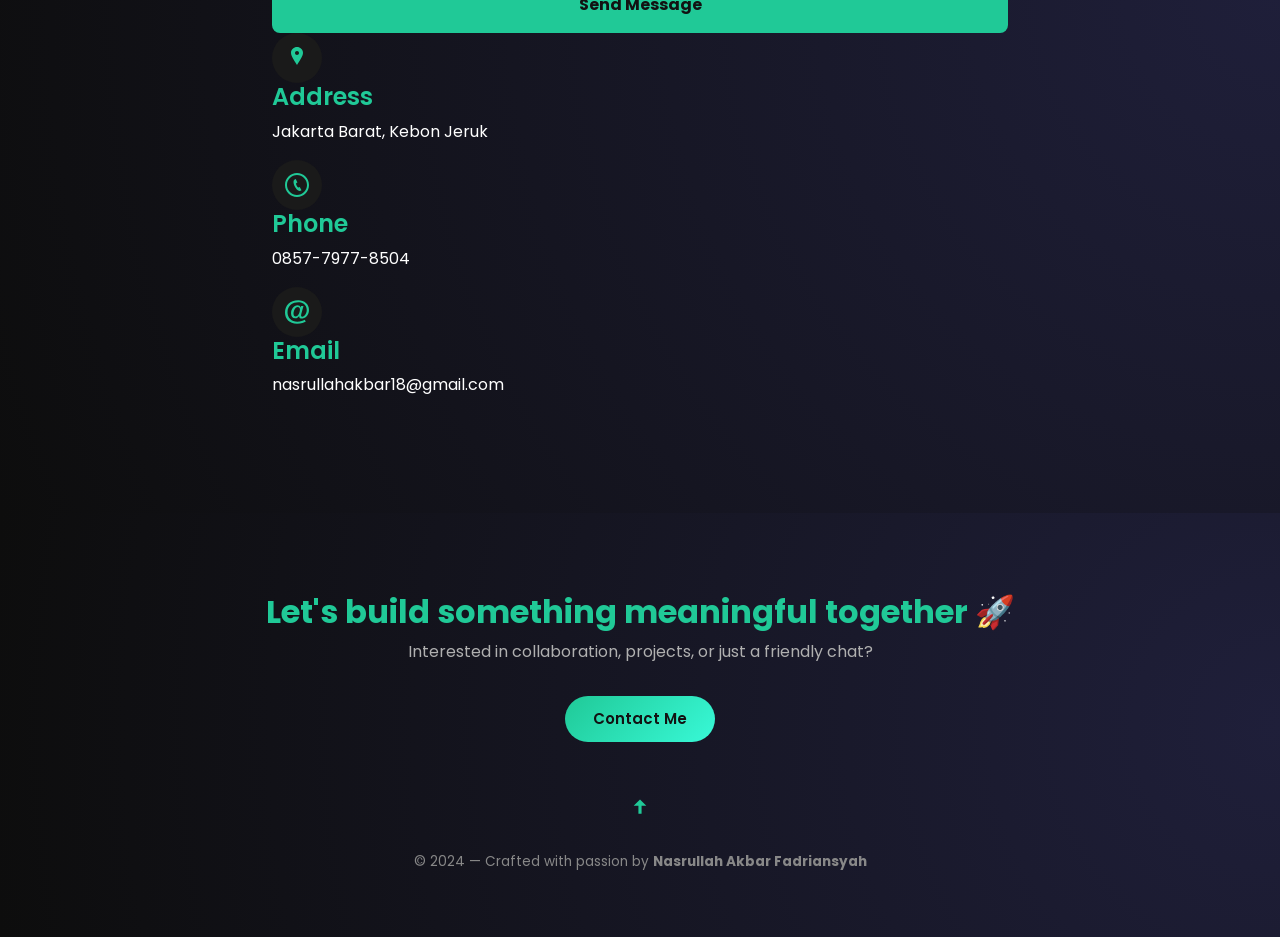
==== commit d0e6787f: "perbaikan" ====
--- a/index.html
+++ b/index.html
@@ -93,7 +93,7 @@
               <div class="about-emoji">🔭</div>
               <div class="about-text" data-aos="fade-up" data-aos-delay="100">
                 <h5>Currently working on:</h5>
-                <p>A campus mobile app project called <strong>GoTrush</strong> (an online waste collection service app),
+                <p>A campus mobile app project called <strong>GoTrash</strong> (an online waste collection service app),
                   with an idea similar to ride-hailing apps. It's really exciting!</p>
               </div>
             </div>
@@ -160,11 +160,11 @@
         <!-- CARD 1 -->
         <div class="col-md-4 mb-4" data-aos="fade-up" data-aos-duration="900" data-aos-delay="100" data-tilt>
           <div class="card">
-            <img src="img/cvnasrullah.jpg" class="card-img-top" alt="foto-1">
+            <img src="img/cv_nasrullah.jpg" class="card-img-top" alt="foto-1">
             <div class="card-body text-center">
               <h5 class="card-title">My CV</h5>
               <p class="card-text">This is my CV showcasing my skills, education, and experience.</p>
-              <a href="img/cvnasrullah.jpg" class="button_portfolio" target="_blank">View CV</a>
+              <a href="sertifikat/nasrullah_akbar_cv.pdf" class="button_portfolio" target="_blank">View CV</a>
             </div>
           </div>
         </div>
